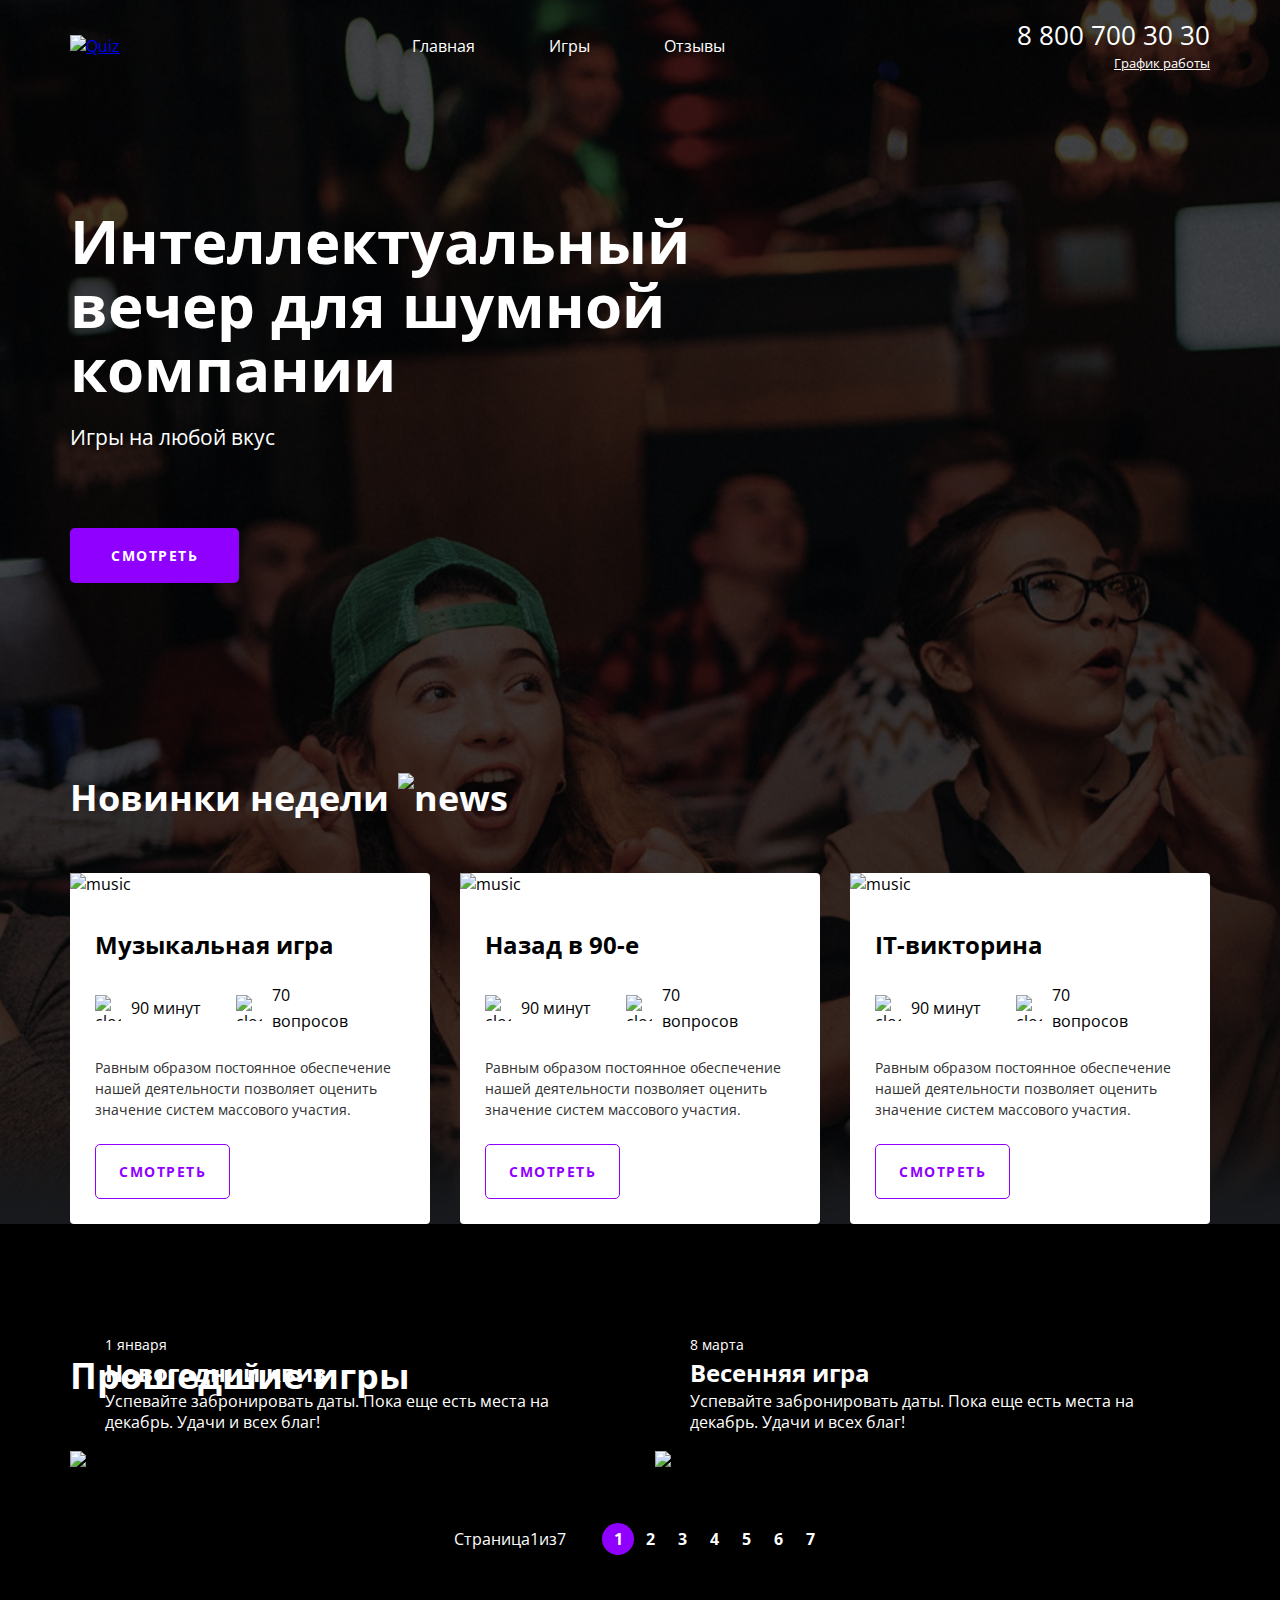
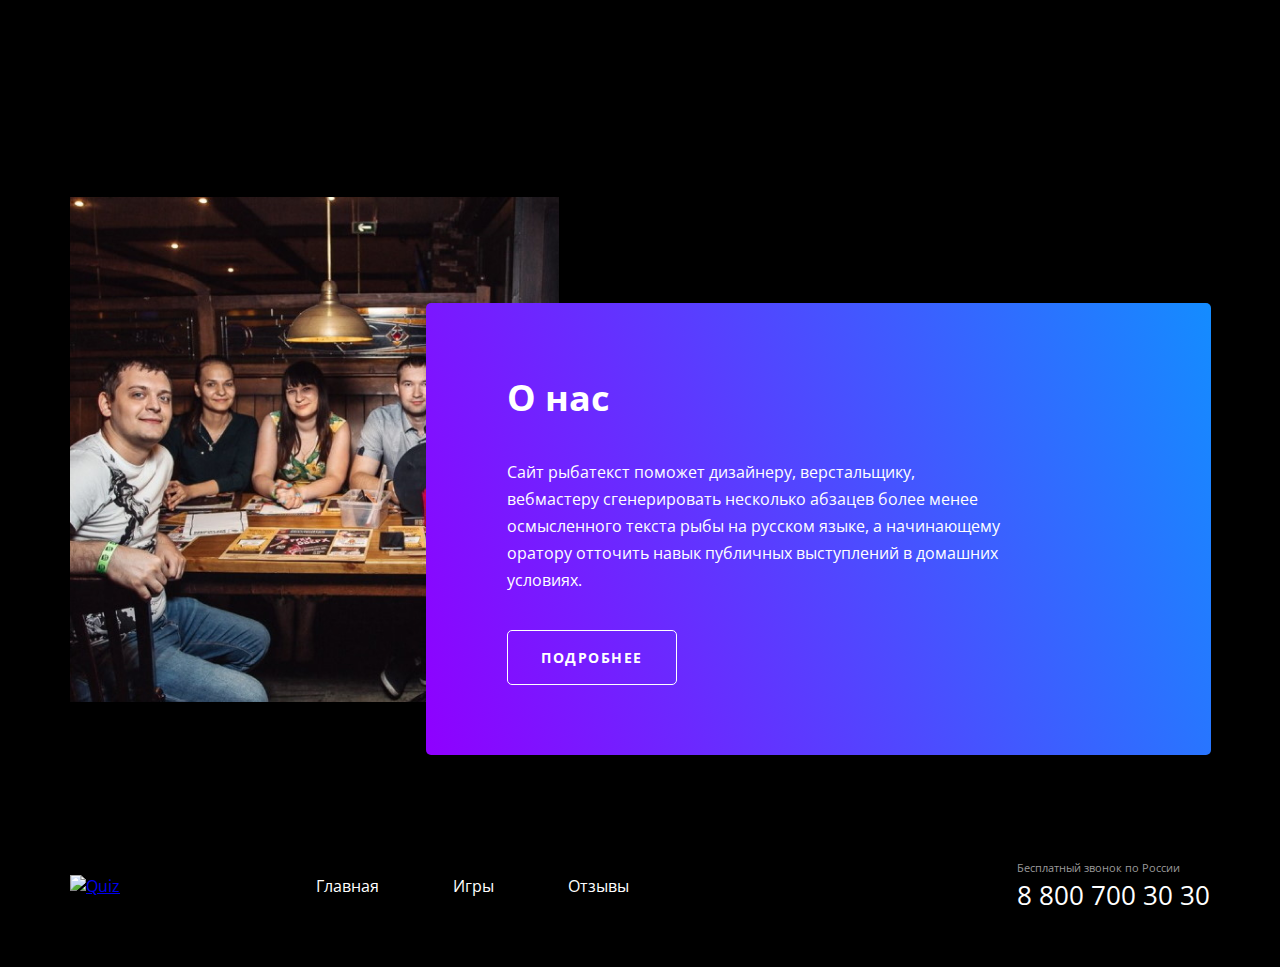
==== 04-lesson/index.html @ 165a78e1 "Add files via upload" ====
<!DOCTYPE html>
<html lang="en">
<head>
    <meta charset="UTF-8">
    <meta http-equiv="X-UA-Compatible" content="IE=edge">
    <meta name="viewport" content="width=device-width, initial-scale=1.0">
    <link rel="preconnect" href="https://fonts.gstatic.com">
<link href="https://fonts.googleapis.com/css2?family=Open+Sans:wght@400;600;700&display=swap" rel="stylesheet">
    <link rel="stylesheet" href="main.css">
    <title>Quiz</title>
</head>
<body>
    <div class="wrapper">
        <!-- begin MAIN -->
        <main class="main">
            <div class="top-wrap">
                <!-- begin HEADER -->
                <header class="header">
                    <div class="container">
                        <a href="#" class="logo">
                            <img src="/img/logo.png" alt="Quiz" class="logo__image">
                        </a>
                        <nav class="menu">
                            <ul class="menu__list">
                                <li class="menu__item">
                                    <a href="#" class="menu__link">Главная</a>
                                </li>
                                <li class="menu__item">
                                    <a href="#" class="menu__link">Игры</a>
                                </li>
                                <li class="menu__item">
                                    <a href="#" class="menu__link">Отзывы</a>
                                </li>
                            </ul>
                        </nav>
                        <div class="info">
                            <a href="#" class="info__phone">8 800 700 30 30</a>
                            <div class="info__schedule">График работы</div>
                        </div>
                    </div>
                </header>
                <!-- end HEADER -->
    
                <!-- begin TOP -->
                <section class="top">
                    <div class="container">
                        <h1 class="top__title">Интеллектуальный 
                            вечер для шумной 
                            компании</h1>
                        <div class="top__subtitle">Игры на любой вкус</div>
                        <a href="#" class="top__button button">Смотреть</a>
                    </div>       
                </section>
                <!-- end TOP -->
    
                <!-- begin NEWS -->
                <section class="news">
                    <div class="container">
                        <header class="news__header section-header">
                            <h2 class="section-header__title">
                                Новинки недели 
                                <img src="/img/star-new.svg" alt="news" class="section-header__icon"></h2>
                        </header>
    
                        <ul class="news-list">
                            <li class="news-list__item news-item">
                                <div class="news-item__img">
                                    <img src="/img/music-quiz.png" alt="music" class="news-item__img-pic">
                                </div>
                                <div class="news-item__content">
                                    <h3 class="news-item__title">Музыкальная игра</h3>
                                    <div class="news-item__features">
                                        <div class="news-item__feature">
                                            <img src="/img/clock.svg" alt="clocks" class="news-item__icon">
                                            <div class="news-item__feature-text">90 минут</div>
                                        </div>
                                        <div class="news-item__feature">
                                            <img src="/img/qa.svg" alt="clocks" class="news-item__icon">
                                            <div class="news-item__feature-text">70 вопросов</div>
                                        </div>
                                    </div>
                                    <p class="news-item__text">Равным образом постоянное обеспечение нашей деятельности позволяет оценить значение систем массового участия.</p>
                                    <a href="#" class="news-item__button button">Смотреть</a>
                                </div>
                            </li>
                            <li class="news-list__item news-item">
                                <div class="news-item__img">
                                    <img src="/img/back-to-90.png" alt="music" class="news-item__img-pic">
                                </div>
                                <div class="news-item__content">
                                    <h3 class="news-item__title">Назад в 90-е</h3>
                                    <div class="news-item__features">
                                        <div class="news-item__feature">
                                            <img src="/img/clock.svg" alt="clocks" class="news-item__icon">
                                            <div class="news-item__feature-text">90 минут</div>
                                        </div>
                                        <div class="news-item__feature">
                                            <img src="/img/qa.svg" alt="clocks" class="news-item__icon">
                                            <div class="news-item__feature-text">70 вопросов</div>
                                        </div>
                                    </div>
                                    <p class="news-item__text">Равным образом постоянное обеспечение нашей деятельности позволяет оценить значение систем массового участия.</p>
                                    <a href="#" class="news-item__button button">Смотреть</a>
                                </div>
                            </li>
                            <li class="news-list__item news-item">
                                <div class="news-item__img">
                                    <img src="/img/quiz-it.png" alt="music" class="news-item__img-pic">
                                </div>
                                <div class="news-item__content">
                                    <h3 class="news-item__title">IT-викторина</h3>
                                    <div class="news-item__features">
                                        <div class="news-item__feature">
                                            <img src="/img/clock.svg" alt="clocks" class="news-item__icon">
                                            <div class="news-item__feature-text">90 минут</div>
                                        </div>
                                        <div class="news-item__feature">
                                            <img src="/img/qa.svg" alt="clocks" class="news-item__icon">
                                            <div class="news-item__feature-text">70 вопросов</div>
                                        </div>
                                    </div>
                                    <p class="news-item__text">Равным образом постоянное обеспечение нашей деятельности позволяет оценить значение систем массового участия.</p>
                                    <a href="#" class="news-item__button button">Смотреть</a>
                                </div>
                            </li>
                        </ul>
    
                    </div>
                </section>
                <!-- end NEWS -->
            </div>

            <!-- begin OLD -->
            <section class="old">
                <div class="container">
                    <header class="old__header section-header">
                        <h2 class="section-header__title">Прошедшие игры</h2>
                    </header>

                    <ul class="old-list">
                        <li class="old-list__item old-item">
                            <img src="/img/kto_gde_kviz.png" alt="music" class="old-item__pic">

                            <div class="old-item__content">
                                <span class="old-item__label">1 января</span>
                                <h3 class="old-item__title">Новогодний квиз</h3>
                                <p class="old-item__text">Успевайте забронировать даты. Пока еще есть места на декабрь. Удачи и всех благ!</p>
                            </div>
                        </li>
                        <li class="old-list__item old-item">
                            <img src="/img/spring-game.png" alt="music" class="old-item__pic">

                            <div class="old-item__content">
                                <span class="old-item__label">8 марта</span>
                                <h3 class="old-item__title">Весенняя игра</h3>
                                <p class="old-item__text">Успевайте забронировать даты. Пока еще есть места на декабрь. Удачи и всех благ!</p>
                            </div>
                        </li>
                    </ul>
                    <div class="pagination">
                        <div class="pagination__info">
                            Страница 
                            <span class="pagination__info-index">1</span> 
                            из 
                            <span class="pagination__info-count">7</span> 
                        </div>
                        <ul class="pagination__list">
                            <li class="pagination__item">
                                <a href="#" class="pagination__number active">1</a>
                            </li>
                            <li class="pagination__item">
                                <a href="#" class="pagination__number">2</a>
                            </li>
                            <li class="pagination__item">
                                <a href="#" class="pagination__number">3</a>
                            </li>
                            <li class="pagination__item">
                                <a href="#" class="pagination__number">4</a>
                            </li>
                            <li class="pagination__item">
                                <a href="#" class="pagination__number">5</a>
                            </li>
                            <li class="pagination__item">
                                <a href="#" class="pagination__number">6</a>
                            </li>
                            <li class="pagination__item">
                                <a href="#" class="pagination__number">7</a>
                            </li>
                        </ul>
                    </div>
                </div>
            </section>
            <!-- end OLD -->   

            <!-- begin ABOUT -->
            <section class="about">
                <div class="container">
                    <div class="about__image">
                        <img src="/img/kviz_pliz__nizhnii_novgorod_1_qg_large 1.png" alt="" class="about__image-picture">
                    </div>
                    <div class="about__info">
                        <h3 class="about__title">О нас</h3>
                        <p class="about__text">Сайт рыбатекст поможет дизайнеру, верстальщику, вебмастеру сгенерировать несколько абзацев более менее осмысленного текста рыбы на русском языке, а начинающему оратору отточить навык публичных выступлений в домашних условиях. </p>
                        <a href="#" class="button about__button">Подробнее</a>
                    </div>
                </div>
            </section>
            <!-- end ABOUT -->
        </main>
        <!-- end MAIN -->
        
        <!-- begin FOOTER -->
        <footer class="footer">
            <div class="container">
                <a href="#" class="logo">
                    <img src="/img/logo.png" alt="Quiz" class="logo__image">
                </a>
                <nav class="menu">
                    <ul class="menu__list">
                        <li class="menu__item">
                            <a href="#" class="menu__link">Главная</a>
                        </li>
                        <li class="menu__item">
                            <a href="#" class="menu__link">Игры</a>
                        </li>
                        <li class="menu__item">
                            <a href="#" class="menu__link">Отзывы</a>
                        </li>
                    </ul>
                </nav>
                <ul class="social">
                    <li class="social__item">
                        <a href="#" class="social__link">
                            <img src="/img/telegram.png" alt="" class="social__image">
                        </a>
                    </li>
                    <li class="social__item">
                        <a href="#" class="social__link">
                            <img src="/img/vk.png" alt="" class="social__image">
                        </a>
                    </li>
                    <li class="social__item">
                        <a href="#" class="social__link">
                            <img src="/img/f.png" alt="" class="social__image">
                        </a>
                    </li>
                    <li class="social__item">
                        <a href="#" class="social__link">
                            <img src="/img/in.png" alt="" class="social__image">
                        </a>
                    </li>
                </ul>
                <div class="info">
                    <span class="info__text">Бесплатный звонок по России</span>
                    <a href="#" class="info__phone">8 800 700 30 30</a>
                </div>
            </div>
        </footer>
        <!-- end FOOTER -->
    </div>
</body>
</html>
---- 04-lesson/main.css ----
*, *::after, *::before {
    margin: 0;
    box-sizing: border-box;
}
html, body {
    height: 100%;
}
body{
    font-family: 'Open Sans', helvetica, sans-serif; 
}
.wrapper{
    min-height: 100vh;
    display: flex;
    flex-direction: column;
    background-color: #000;
}

.main {
    flex-grow: 1;
}

.button {
    font-weight: bold;
    font-size: 14px;
    line-height: 19px;
    align-items: center;
    text-transform: uppercase;
    display: inline-flex;
    justify-content: ;
    padding: 17px 40px;;
    background-color: #8F00FF;
    border-radius: 5px;
    color: #FFFFFF;
    text-decoration: none;
    transition: 0.5s;
    letter-spacing: 1.5px;
}

.container {
    max-width: 1200px;
    margin-left: auto;
    margin-right: auto;
    padding-left: 30px;
    padding-right: 30px;
    position: relative;
}

.top-wrap{
    background-image: url('img/bg-1.png');
    background-repeat: no-repeat;
    background-size: cover;
    background-position: center;
}

/* begin header */
.header .container {
    display: flex;
    justify-content: space-between;
    align-items: center;
}
.logo{
    display: inline-flex;
}
.logo img {
        max-width: 100%;
}
.menu__list{
margin: 0;padding: 0;list-style: none;}

.menu__item{
    display:inline-flex;
    padding: 35px;
}
.menu__link {
    display: inline-flex;
    font-weight: normal;
    font-size: 16px;
    line-height: 22px;
    color: #FFFFFF;
    text-decoration: none;
}
.info__phone{
    font-weight: normal;
    font-size: 26px;
    line-height: 35px;
    text-decoration: none;
    color: #FFFFFF;
}
.info__schedule{
    
    font-weight: normal;
    font-size: 13px;
    line-height: 1.54;
    text-decoration-line: underline;
    color: #FFFFFF;
    text-align: right;
}
/* end header */

/* begin top */
.top{
    padding: 117px 0 190px 0;
}
.top__title{
margin-bottom: 21px;
font-weight: bold;
font-size: 60px;
line-height: 1.07;
color: #FFFFFF;
max-width: 637px;
}
.top__subtitle{
    font-weight: normal;
    font-size: 21px;
    line-height: 29px;
    color: #FFFFFF;
    margin-bottom: 76px;
}
.top__button{
    border: 1px solid transparent;    

}
.top__button:hover{
    border-color: #fff;
background-color: transparent;
}

/* end top */
/* begin news */
.news{
    margin-bottom: 127px;
}
.section-header{
    font-weight: bold;
    font-size: 36px;
    line-height: 49px;
    color: #FFFFFF;
    margin-bottom: 51px;
}
.section-header__title{
    font-weight: bold;
    font-size: 36px;
    line-height: 49px;
    color: #FFFFFF; 
}
.news-list{
    margin: 0;
    padding: 0;
    display: flex;
    justify-content: space-between;
    list-style: none;
}
.news-item{
    background: #fff;
    border-radius: 4px;
    
width: calc(33.33% - 20px);
}
.news-item:last-child{
    margin-right: 0;
}
.news-item__img-pic{
        max-width: 100%;
}
.news-item__content{
    padding: 33px 25px 25px 25px;
}
.news-item__title{
    margin-bottom: 21px;
font-weight: bold;
font-size: 24px;
line-height: 33px;
color: #000000;
}
.news-item__features{
    display: flex;
    margin-bottom: 23px;
}
.news-item__feature{
   justify-content: space-between;
    margin-right: 35px;
    display: flex;  
    align-items: center;
}
/*.news-item__feature:last-child {"
    margin-right: 0;"}*/

.news-item__icon{
    width: 26px;
    height: 26px;
    margin-right: 10px;
}
.news-item__feature-text{
    display: inline-flex;
    line-height: 26px;
}
.news-item__text{
    margin-bottom: 24px;
    font-weight: normal;
    font-size: 14px;
    line-height: 1.5;
    color: #303030;
}
.news-item__button{
    background-color: transparent;
    color: #8F00FF;
    border: 1px solid #8F00FF;
    padding-left: 23px;
    padding-right: 23px;
    
}
.news-item__button:hover{
    background-color: #8F00FF;
    color: #fff;
}

/* end news */

/* begin old */
.old{
    padding-bottom: 124px;
}
.old-list{
    display: flex;
    justify-content: space-between;
    margin: 0;
    padding: 0;
    list-style: none;
}
.old-item{
width:calc(50% - 15px);
position: relative;
margin-bottom: 50px;
}
.old-item__content{
  position: absolute;
    left: 0;
    right: 0;
    bottom:0;
    padding:40px 35px;
}
.old-item__label{
margin-bottom: 12px;
font-weight: normal;
font-size: 14px;
line-height: 1.5;
color: #FFFFFF;
}
.old-item__title{
    font-weight: bold;
    font-size: 24px;
    line-height: 1.5;
    color: #FFFFFF;
}
.old-item__text{
    font-weight: normal;
    font-size: 16px;
    line-height: 1.31;
    color: #FFFFFF;
}

/* end old  */
/* begin pagination */
.pagination{
    display: flex;
    justify-content: center;
    align-items: center;
}
.pagination__info,
.pagination__list{
    display: flex;
    align-items: center;
    color: #fff;
}
.pagination__info-count,
.pagination__number{
    color: #fff;
}
.pagination__info{
    margin-right: 36px;
    font-weight: normal;
    font-size: 16px;
    line-height: 32px;
    color: #FFFFFF;
}
.pagination__list{
    margin: 0;
    padding: 0;
    list-style: none;
}
.pagination__item{
    text-align: center;
}
.pagination__number{
    text-decoration: none;
    display: block;
    width: 32px;
    height: 32px;
    border-radius: 50%;
    font-weight: bold;
    line-height: 32px;
    color: #fff;
}
.pagination__number.active{
    background-color: #8F00FF;
    color: #fff;
}
/* end pagination */
/* begin about us */
.about .container {
    display: flex;
    align-items: center;
    padding-top: 118px;
    padding-bottom: 118px;
}
.about__image{
    flex: none;
    background-image: url('img/kviz_pliz.png');
    background-repeat: no-repeat;
    background-position: 50% 50%;
    width: 489px;
    height: 505px;
    background-size: cover;
    /* margin-bottom:63px;*/
}
.about__info{
    flex: none;
    margin-left: -133px;
transform: translateY(80px);    padding: 70px 81px;
    background-image: linear-gradient(71.43deg, #8F00FF 0%, #148CFF 100%);
    border-radius: 5px;
    width: 785px;
    z-index: 1;
    
    text-align: left;
}
.about__title{
    font-weight: bold;
    font-size: 36px;
    line-height: 49px;
    color: #FFFFFF;
    margin-bottom: 37px;
}
.about__text{
    font-weight: normal;
    font-size: 16px;
    line-height: 1.69;
    color: #FFFFFF;
    margin-bottom: 36px;
    max-width: 500px;
    width: 100%;
}
.about__button{
    background-color: transparent;
    border: 1px solid #fff;
    padding: 17px 33px;
}
/* end about us */

/* begin footer */
.footer .container{
    display: flex;
    justify-content: space-between;
    align-items: center;
    padding-top: 20px;
    padding-bottom: 35px;
}
.social{
    margin: 0;  
    padding: 0;
list-style: none;
display: flex;
}
.social__item{
    display: block;
    margin-right: 10px;
}
.social__item img {
    display: block;max-width: 100%;
}
.social__item:last-child{
    margin-right: 0;
}
.info__text{
    display: block;
    font-weight: normal;
    font-size: 11px;
    line-height: 1.82;
color: #9A9A9A;
}
.info__phone{
    display: block;
}
/* end footer */

/*games-page*/

.top-line{
    min-height:390px;
    background-image: url('img/bg-1.png');
    background-repeat: no-repeat;
    background-size: cover;
    background-position: center;
    display: flex;
    flex-direction: column;
    padding-bottom: 25px;
}

.top-line__container {
    flex: 1;
    display: flex;
    flex-direction: column;
    justify-content: space-between;
    }

    .page-title{
        font-weight: bold;
font-size: 72px;
line-height: 1;
color: #FFFFFF;
    }

    .breadcrumbs__list{
        display: flex;
        align-items: center;
    }

    .breadcrumbs__item {
        display: flex;
        align-items: center;
        margin-right: 5px;
    }

    .breadcrumbs__item:after {
        content: "/";
        color: #9A9A9A;
    }

    .breadcrumbs__item:last-child:after {
        display: none;
    }

    .breadcrumbs__link{
        color: #9A9A9A;
        font-size: 14px;
    }

    .breadcrumbs__item--active .breadcrumbs__link {
        font-weight: bold;
    }
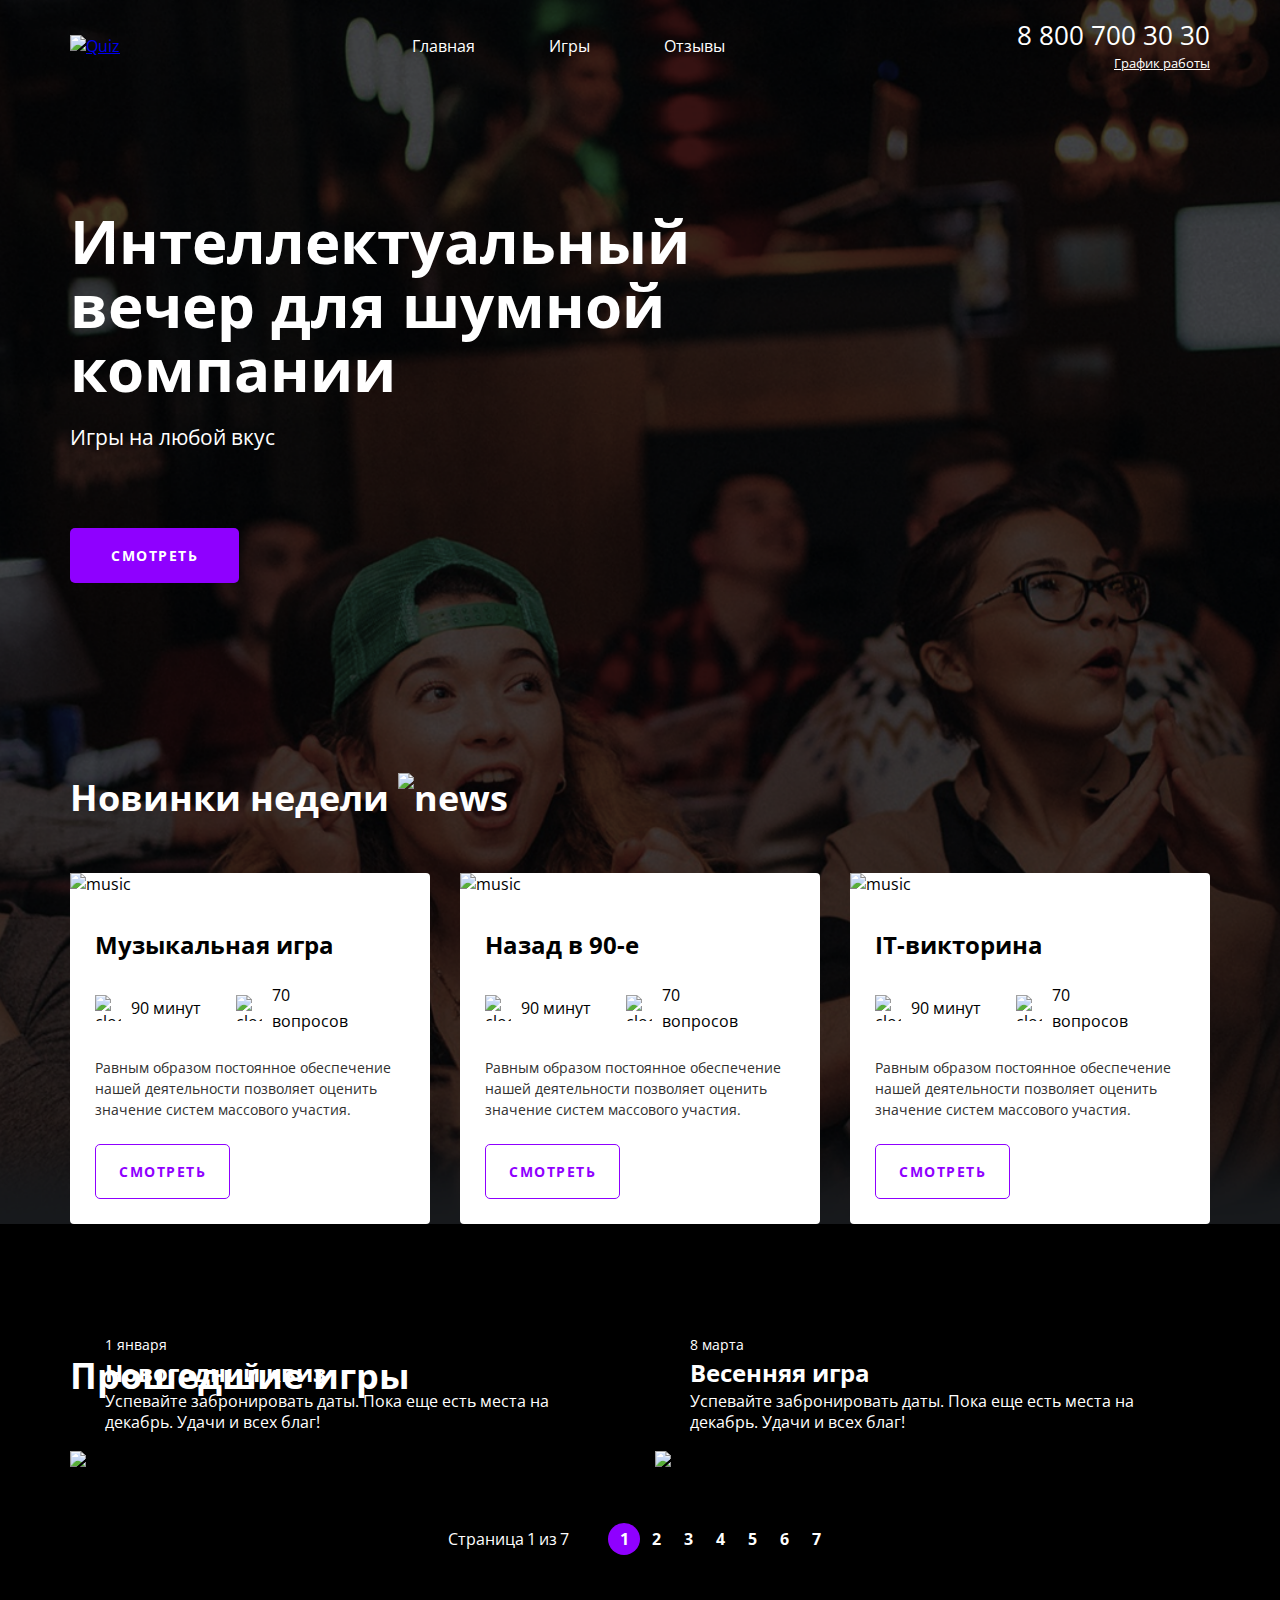
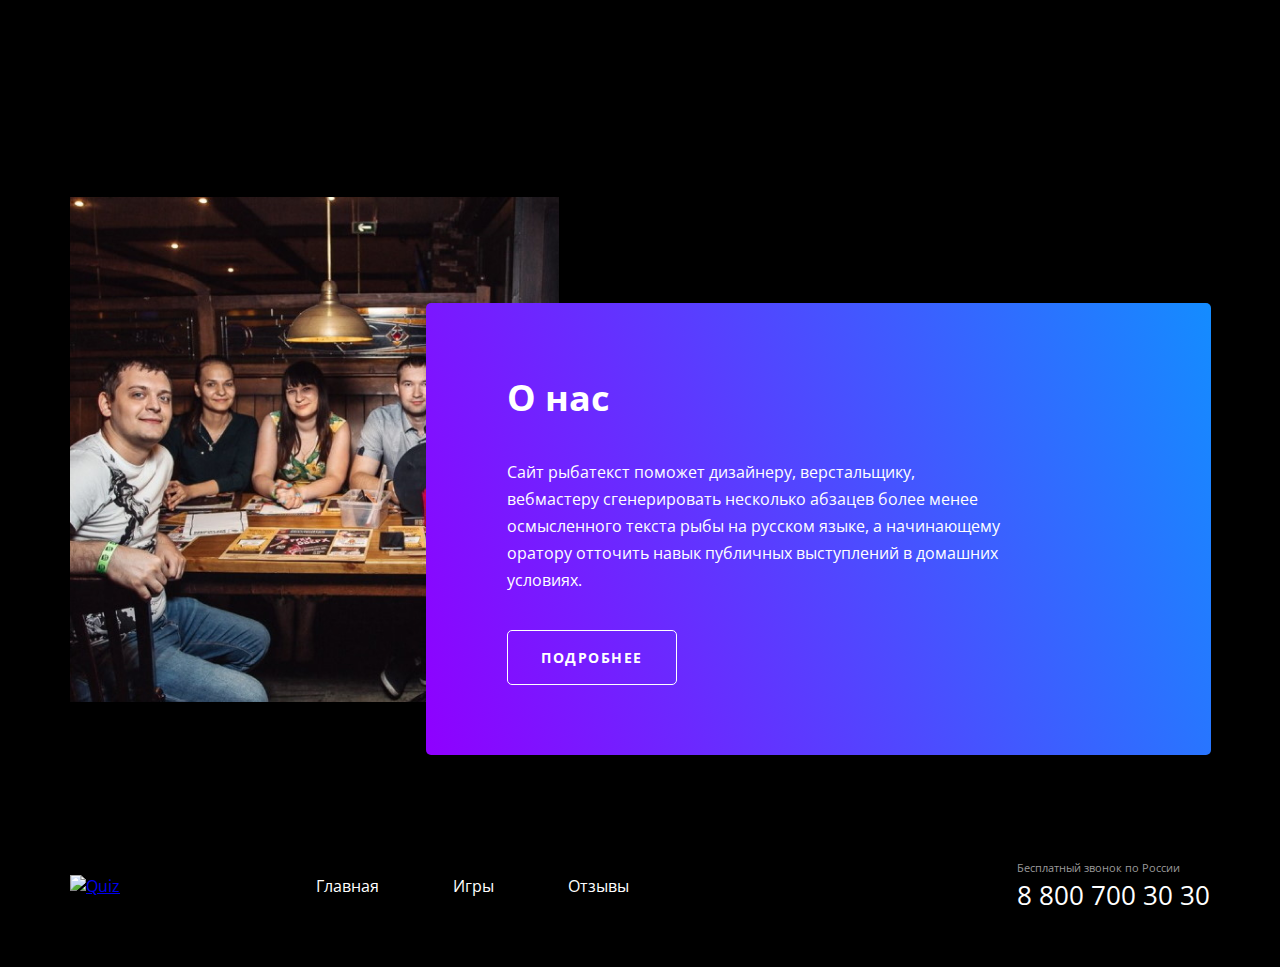
==== commit 406b1d90: "add normalize" ====
--- a/04-lesson/index.html
+++ b/04-lesson/index.html
@@ -6,6 +6,7 @@
     <meta name="viewport" content="width=device-width, initial-scale=1.0">
     <link rel="preconnect" href="https://fonts.gstatic.com">
 <link href="https://fonts.googleapis.com/css2?family=Open+Sans:wght@400;600;700&display=swap" rel="stylesheet">
+<link rel="stylesheet" href="/normalize.css">
     <link rel="stylesheet" href="main.css">
     <title>Quiz</title>
 </head>
--- a/04-lesson/main.css
+++ b/04-lesson/main.css
@@ -26,7 +26,7 @@
     align-items: center;
     text-transform: uppercase;
     display: inline-flex;
-    justify-content: ;
+    justify-content: center;
     padding: 17px 40px;;
     background-color: #8F00FF;
     border-radius: 5px;
@@ -271,6 +271,11 @@
     display: flex;
     align-items: center;
     color: #fff;
+}
+.pagination__info-count,
+.pagination__info-index {
+    padding-left: 3px;
+    padding-right: 3px;
 }
 .pagination__info-count,
 .pagination__number{
@@ -411,6 +416,7 @@
     display: flex;
     flex-direction: column;
     justify-content: space-between;
+    width: 100%;
     }
 
     .page-title{
@@ -448,3 +454,99 @@
     .breadcrumbs__item--active .breadcrumbs__link {
         font-weight: bold;
     }
+
+    .page-content{
+        background-color: #F2F2F2;
+        color: #303030;
+    }
+
+    .services{
+        margin: 0;
+        padding: 0;
+    }
+    .service{
+        list-style: none;
+        display: flex;
+        margin-bottom: 50px;
+    }
+    .service__img{
+    width: 40%;
+    margin-right: 5%;
+    }
+    .service__img-pic{
+        display: block;
+        max-width: 100%;
+    }
+
+    .service__content{
+        flex: 1;
+        padding-top: 10px;
+    }
+
+    .service__title{
+        margin-bottom: 25px;
+        font-size: 36px;
+        color: #000000;
+    }
+
+    .service__desc{
+        line-height: 1.7;
+        margin-bottom: 34px;
+    }
+
+    .service-item__button{
+        padding-left: 40px;
+        padding-right: 40px;
+        color: #8F00FF;
+        letter-spacing: 0;
+        background-color: transparent;
+        border: 1px solid #8F00FF;
+    }
+
+    .service-item__button:hover{
+        background-color: #8F00FF;
+        color: #fff;
+    }
+.inner-section{
+    background: #fff;
+    color: #1A1B1E;
+    padding: 95px 0;
+}
+.inner-section--grey{
+    background: #F4F5F5;
+}
+
+.inner-section__title{
+font-weight: bold;
+font-size: 48px;
+margin-bottom: 75px;
+}
+.partners{
+    display: flex;
+    flex-wrap: wrap;
+}
+.partners__item{
+    text-decoration: none;
+    display: flex;
+    width: 270px;
+    height: 100px;
+    align-items: center;
+    justify-content: center;
+}
+
+.services__pagination {
+    padding-top: 17px;
+}
+.services__pagination .pagination__number,
+.services__pagination .pagination__info,
+.services__pagination .pagination__info-index,
+.services__pagination .pagination__info-count{
+    color: #000;
+}
+.services__pagination .pagination__number.active {
+    color: #fff;
+}
+.partners__link img{
+    display: block;
+    max-width: 100%;
+}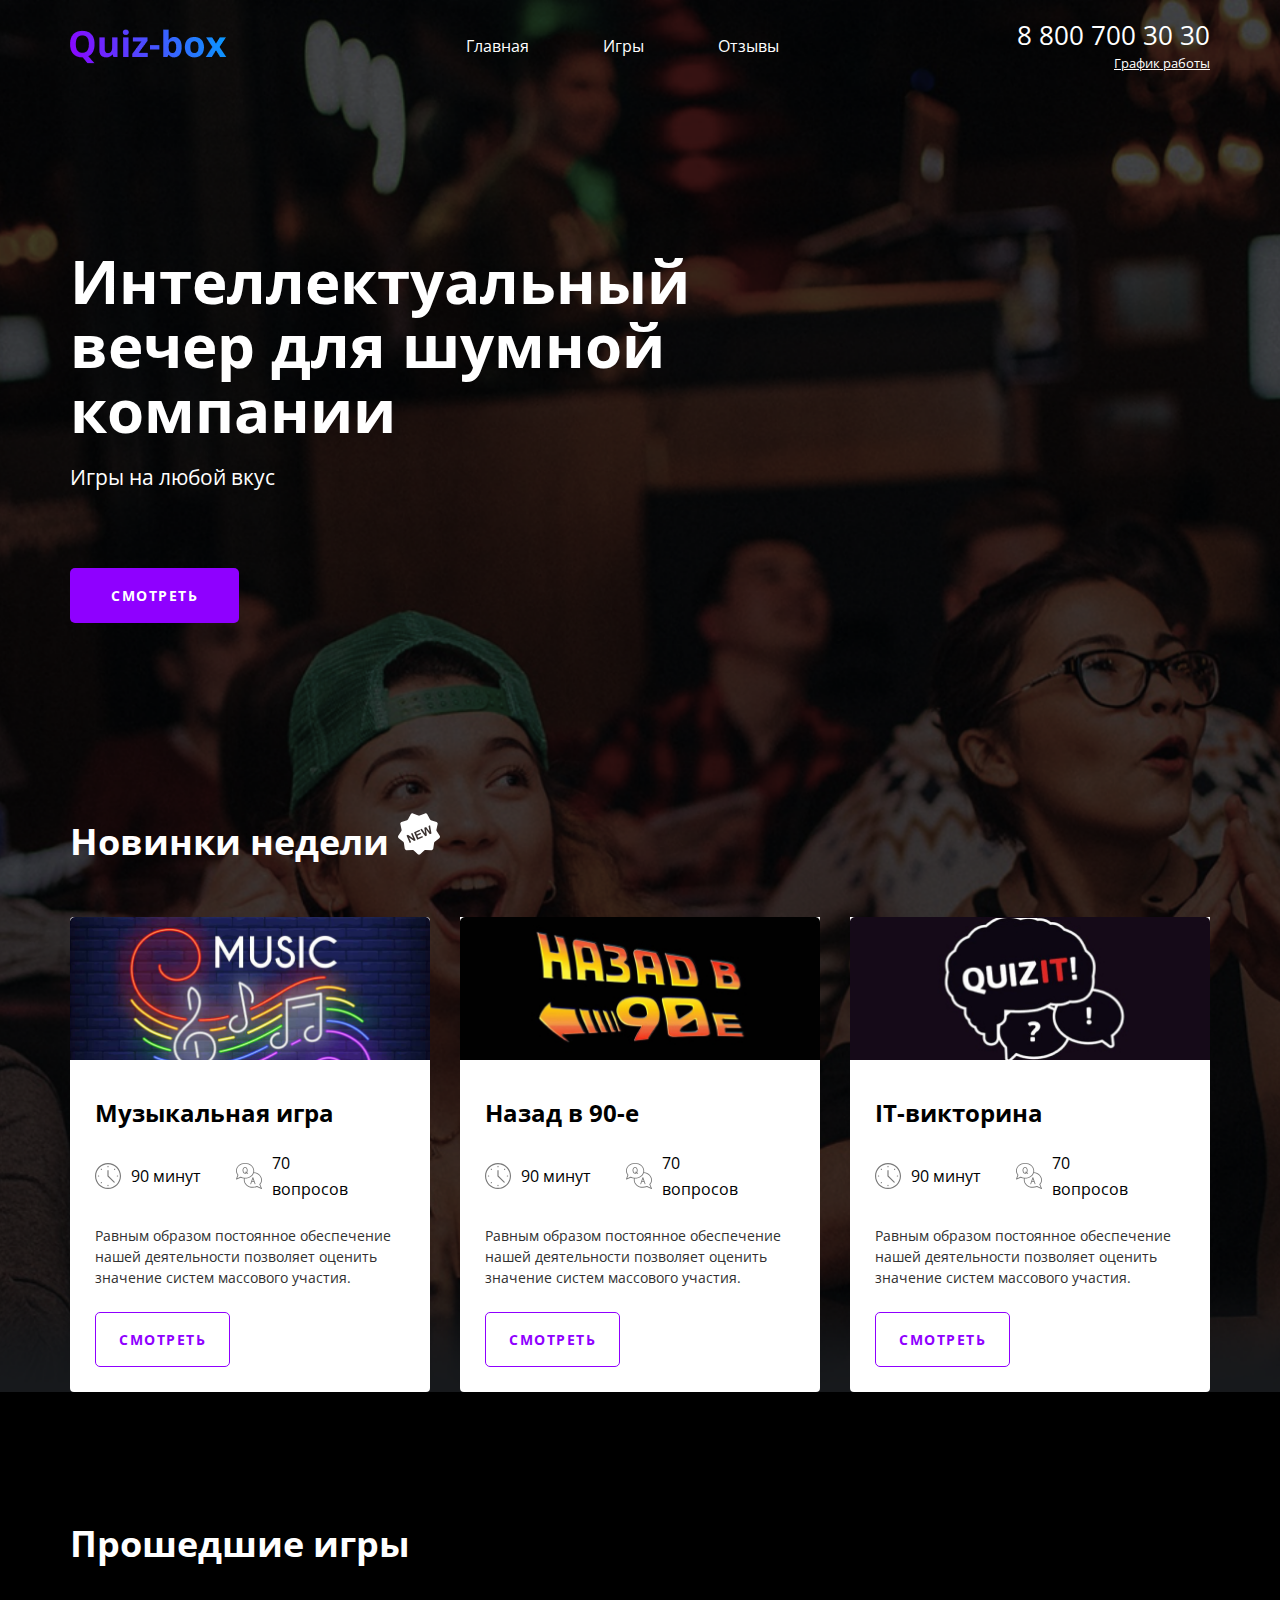
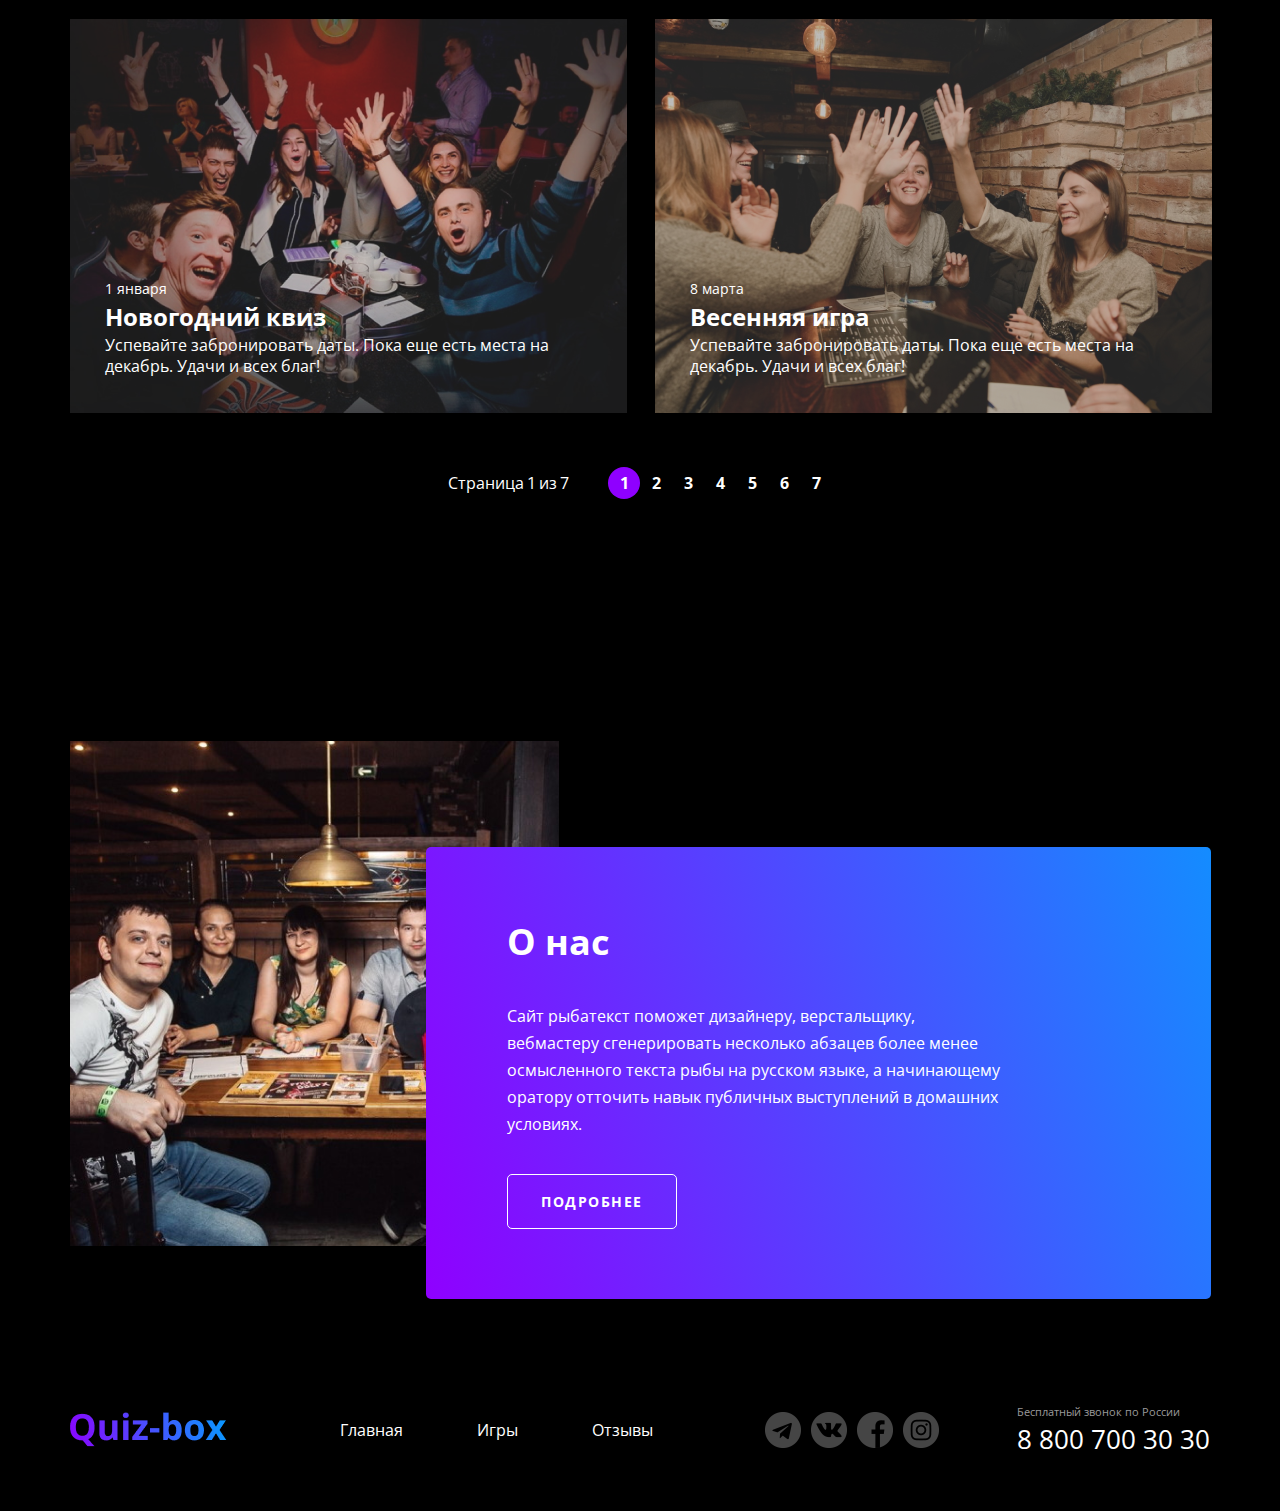
==== commit 4cc9c364: "add css files" ====
--- a/04-lesson/index.html
+++ b/04-lesson/index.html
@@ -1,263 +1,278 @@
 <!DOCTYPE html>
 <html lang="en">
 <head>
-    <meta charset="UTF-8">
-    <meta http-equiv="X-UA-Compatible" content="IE=edge">
-    <meta name="viewport" content="width=device-width, initial-scale=1.0">
-    <link rel="preconnect" href="https://fonts.gstatic.com">
-<link href="https://fonts.googleapis.com/css2?family=Open+Sans:wght@400;600;700&display=swap" rel="stylesheet">
-<link rel="stylesheet" href="/normalize.css">
-    <link rel="stylesheet" href="main.css">
-    <title>Quiz</title>
+  <meta charset="UTF-8">
+  <meta http-equiv="X-UA-Compatible" content="IE=edge">
+  <meta name="viewport" content="width=device-width, initial-scale=1.0">
+  <link rel="preconnect" href="https://fonts.gstatic.com">
+  <link href="https://fonts.googleapis.com/css2?family=Open+Sans:wght@400;600;700&display=swap" rel="stylesheet">
+  <link rel="stylesheet" href="normalize.css">
+  <link rel="stylesheet" href="style/main/main.css">
+  <link rel="stylesheet" href="style/sections/header.css">
+  <link rel="stylesheet" href="style/sections/top.css">
+  <link rel="stylesheet" href="style/sections/news.css">
+  <link rel="stylesheet" href="style/sections/old.css">
+  <link rel="stylesheet" href="style/sections/about.css">
+  <link rel="stylesheet" href="style/sections/footer.css">
+  <link rel="stylesheet" href="style/elements/pagination.css">
+  <title>Quiz</title>
 </head>
 <body>
-    <div class="wrapper">
-        <!-- begin MAIN -->
-        <main class="main">
-            <div class="top-wrap">
-                <!-- begin HEADER -->
-                <header class="header">
-                    <div class="container">
-                        <a href="#" class="logo">
-                            <img src="/img/logo.png" alt="Quiz" class="logo__image">
-                        </a>
-                        <nav class="menu">
-                            <ul class="menu__list">
-                                <li class="menu__item">
-                                    <a href="#" class="menu__link">Главная</a>
-                                </li>
-                                <li class="menu__item">
-                                    <a href="#" class="menu__link">Игры</a>
-                                </li>
-                                <li class="menu__item">
-                                    <a href="#" class="menu__link">Отзывы</a>
-                                </li>
-                            </ul>
-                        </nav>
-                        <div class="info">
-                            <a href="#" class="info__phone">8 800 700 30 30</a>
-                            <div class="info__schedule">График работы</div>
-                        </div>
-                    </div>
-                </header>
-                <!-- end HEADER -->
-    
-                <!-- begin TOP -->
-                <section class="top">
-                    <div class="container">
-                        <h1 class="top__title">Интеллектуальный 
-                            вечер для шумной 
-                            компании</h1>
-                        <div class="top__subtitle">Игры на любой вкус</div>
-                        <a href="#" class="top__button button">Смотреть</a>
-                    </div>       
-                </section>
-                <!-- end TOP -->
-    
-                <!-- begin NEWS -->
-                <section class="news">
-                    <div class="container">
-                        <header class="news__header section-header">
-                            <h2 class="section-header__title">
-                                Новинки недели 
-                                <img src="/img/star-new.svg" alt="news" class="section-header__icon"></h2>
-                        </header>
-    
-                        <ul class="news-list">
-                            <li class="news-list__item news-item">
-                                <div class="news-item__img">
-                                    <img src="/img/music-quiz.png" alt="music" class="news-item__img-pic">
-                                </div>
-                                <div class="news-item__content">
-                                    <h3 class="news-item__title">Музыкальная игра</h3>
-                                    <div class="news-item__features">
-                                        <div class="news-item__feature">
-                                            <img src="/img/clock.svg" alt="clocks" class="news-item__icon">
-                                            <div class="news-item__feature-text">90 минут</div>
-                                        </div>
-                                        <div class="news-item__feature">
-                                            <img src="/img/qa.svg" alt="clocks" class="news-item__icon">
-                                            <div class="news-item__feature-text">70 вопросов</div>
-                                        </div>
-                                    </div>
-                                    <p class="news-item__text">Равным образом постоянное обеспечение нашей деятельности позволяет оценить значение систем массового участия.</p>
-                                    <a href="#" class="news-item__button button">Смотреть</a>
-                                </div>
-                            </li>
-                            <li class="news-list__item news-item">
-                                <div class="news-item__img">
-                                    <img src="/img/back-to-90.png" alt="music" class="news-item__img-pic">
-                                </div>
-                                <div class="news-item__content">
-                                    <h3 class="news-item__title">Назад в 90-е</h3>
-                                    <div class="news-item__features">
-                                        <div class="news-item__feature">
-                                            <img src="/img/clock.svg" alt="clocks" class="news-item__icon">
-                                            <div class="news-item__feature-text">90 минут</div>
-                                        </div>
-                                        <div class="news-item__feature">
-                                            <img src="/img/qa.svg" alt="clocks" class="news-item__icon">
-                                            <div class="news-item__feature-text">70 вопросов</div>
-                                        </div>
-                                    </div>
-                                    <p class="news-item__text">Равным образом постоянное обеспечение нашей деятельности позволяет оценить значение систем массового участия.</p>
-                                    <a href="#" class="news-item__button button">Смотреть</a>
-                                </div>
-                            </li>
-                            <li class="news-list__item news-item">
-                                <div class="news-item__img">
-                                    <img src="/img/quiz-it.png" alt="music" class="news-item__img-pic">
-                                </div>
-                                <div class="news-item__content">
-                                    <h3 class="news-item__title">IT-викторина</h3>
-                                    <div class="news-item__features">
-                                        <div class="news-item__feature">
-                                            <img src="/img/clock.svg" alt="clocks" class="news-item__icon">
-                                            <div class="news-item__feature-text">90 минут</div>
-                                        </div>
-                                        <div class="news-item__feature">
-                                            <img src="/img/qa.svg" alt="clocks" class="news-item__icon">
-                                            <div class="news-item__feature-text">70 вопросов</div>
-                                        </div>
-                                    </div>
-                                    <p class="news-item__text">Равным образом постоянное обеспечение нашей деятельности позволяет оценить значение систем массового участия.</p>
-                                    <a href="#" class="news-item__button button">Смотреть</a>
-                                </div>
-                            </li>
-                        </ul>
-    
-                    </div>
-                </section>
-                <!-- end NEWS -->
+<div class="wrapper">
+  <!-- begin MAIN -->
+  <main class="main">
+    <div class="top-wrap">
+      <!-- begin HEADER -->
+      <header class="header">
+        <div class="container">
+          <a href="#" class="logo">
+            <img src="img/logo.png" alt="Quiz" class="logo__image">
+          </a>
+          <nav class="menu">
+            <ul class="menu__list">
+              <li class="menu__item">
+                <a href="#" class="menu__link">Главная</a>
+              </li>
+              <li class="menu__item">
+                <a href="#" class="menu__link">Игры</a>
+              </li>
+              <li class="menu__item">
+                <a href="#" class="menu__link">Отзывы</a>
+              </li>
+            </ul>
+          </nav>
+          <div class="info">
+            <a href="#" class="info__phone">8 800 700 30 30</a>
+            <div class="info__schedule">График работы</div>
+          </div>
+        </div>
+      </header>
+      <!-- end HEADER -->
+
+      <!-- begin TOP -->
+      <section class="top">
+        <div class="container">
+          <h1 class="top__title">Интеллектуальный
+            вечер для шумной
+            компании</h1>
+          <div class="top__subtitle">Игры на любой вкус</div>
+          <a href="#" class="top__button button">Смотреть</a>
+        </div>
+      </section>
+      <!-- end TOP -->
+
+      <!-- begin NEWS -->
+      <section class="news">
+        <div class="container">
+          <header class="news__header section-header">
+            <h2 class="section-header__title">
+              Новинки недели
+              <img src="img/star-new.svg" alt="news" class="section-header__icon">
+            </h2>
+          </header>
+
+          <ul class="news-list">
+            <li class="news-list__item news-item">
+              <div class="news-item__img">
+                <img src="img/music-quiz.png" alt="music" class="news-item__img-pic">
+              </div>
+              <div class="news-item__content">
+                <h3 class="news-item__title">Музыкальная игра</h3>
+                <div class="news-item__features">
+                  <div class="news-item__feature">
+                    <img src="img/clock.svg" alt="clocks" class="news-item__icon">
+                    <div class="news-item__feature-text">90 минут</div>
+                  </div>
+                  <div class="news-item__feature">
+                    <img src="img/qa.svg" alt="clocks" class="news-item__icon">
+                    <div class="news-item__feature-text">70 вопросов</div>
+                  </div>
+                </div>
+                <p class="news-item__text">Равным образом постоянное обеспечение нашей деятельности позволяет оценить
+                  значение систем массового участия.</p>
+                <a href="#" class="news-item__button button">Смотреть</a>
+              </div>
+            </li>
+            <li class="news-list__item news-item">
+              <div class="news-item__img">
+                <img src="img/back-to-90.png" alt="music" class="news-item__img-pic">
+              </div>
+              <div class="news-item__content">
+                <h3 class="news-item__title">Назад в 90-е</h3>
+                <div class="news-item__features">
+                  <div class="news-item__feature">
+                    <img src="img/clock.svg" alt="clocks" class="news-item__icon">
+                    <div class="news-item__feature-text">90 минут</div>
+                  </div>
+                  <div class="news-item__feature">
+                    <img src="img/qa.svg" alt="clocks" class="news-item__icon">
+                    <div class="news-item__feature-text">70 вопросов</div>
+                  </div>
+                </div>
+                <p class="news-item__text">Равным образом постоянное обеспечение нашей деятельности позволяет оценить
+                  значение систем массового участия.</p>
+                <a href="#" class="news-item__button button">Смотреть</a>
+              </div>
+            </li>
+            <li class="news-list__item news-item">
+              <div class="news-item__img">
+                <img src="img/quiz-it.png" alt="music" class="news-item__img-pic">
+              </div>
+              <div class="news-item__content">
+                <h3 class="news-item__title">IT-викторина</h3>
+                <div class="news-item__features">
+                  <div class="news-item__feature">
+                    <img src="img/clock.svg" alt="clocks" class="news-item__icon">
+                    <div class="news-item__feature-text">90 минут</div>
+                  </div>
+                  <div class="news-item__feature">
+                    <img src="img/qa.svg" alt="clocks" class="news-item__icon">
+                    <div class="news-item__feature-text">70 вопросов</div>
+                  </div>
+                </div>
+                <p class="news-item__text">Равным образом постоянное обеспечение нашей деятельности позволяет оценить
+                  значение систем массового участия.</p>
+                <a href="#" class="news-item__button button">Смотреть</a>
+              </div>
+            </li>
+          </ul>
+
+        </div>
+      </section>
+      <!-- end NEWS -->
+    </div>
+
+    <!-- begin OLD -->
+    <section class="old">
+      <div class="container">
+        <header class="old__header section-header">
+          <h2 class="section-header__title">Прошедшие игры</h2>
+        </header>
+
+        <ul class="old-list">
+          <li class="old-list__item old-item">
+            <img src="img/kto_gde_kviz.png" alt="music" class="old-item__pic">
+
+            <div class="old-item__content">
+              <span class="old-item__label">1 января</span>
+              <h3 class="old-item__title">Новогодний квиз</h3>
+              <p class="old-item__text">Успевайте забронировать даты. Пока еще есть места на декабрь. Удачи и всех
+                благ!</p>
             </div>
-
-            <!-- begin OLD -->
-            <section class="old">
-                <div class="container">
-                    <header class="old__header section-header">
-                        <h2 class="section-header__title">Прошедшие игры</h2>
-                    </header>
-
-                    <ul class="old-list">
-                        <li class="old-list__item old-item">
-                            <img src="/img/kto_gde_kviz.png" alt="music" class="old-item__pic">
-
-                            <div class="old-item__content">
-                                <span class="old-item__label">1 января</span>
-                                <h3 class="old-item__title">Новогодний квиз</h3>
-                                <p class="old-item__text">Успевайте забронировать даты. Пока еще есть места на декабрь. Удачи и всех благ!</p>
-                            </div>
-                        </li>
-                        <li class="old-list__item old-item">
-                            <img src="/img/spring-game.png" alt="music" class="old-item__pic">
-
-                            <div class="old-item__content">
-                                <span class="old-item__label">8 марта</span>
-                                <h3 class="old-item__title">Весенняя игра</h3>
-                                <p class="old-item__text">Успевайте забронировать даты. Пока еще есть места на декабрь. Удачи и всех благ!</p>
-                            </div>
-                        </li>
-                    </ul>
-                    <div class="pagination">
-                        <div class="pagination__info">
-                            Страница 
-                            <span class="pagination__info-index">1</span> 
-                            из 
-                            <span class="pagination__info-count">7</span> 
-                        </div>
-                        <ul class="pagination__list">
-                            <li class="pagination__item">
-                                <a href="#" class="pagination__number active">1</a>
-                            </li>
-                            <li class="pagination__item">
-                                <a href="#" class="pagination__number">2</a>
-                            </li>
-                            <li class="pagination__item">
-                                <a href="#" class="pagination__number">3</a>
-                            </li>
-                            <li class="pagination__item">
-                                <a href="#" class="pagination__number">4</a>
-                            </li>
-                            <li class="pagination__item">
-                                <a href="#" class="pagination__number">5</a>
-                            </li>
-                            <li class="pagination__item">
-                                <a href="#" class="pagination__number">6</a>
-                            </li>
-                            <li class="pagination__item">
-                                <a href="#" class="pagination__number">7</a>
-                            </li>
-                        </ul>
-                    </div>
-                </div>
-            </section>
-            <!-- end OLD -->   
-
-            <!-- begin ABOUT -->
-            <section class="about">
-                <div class="container">
-                    <div class="about__image">
-                        <img src="/img/kviz_pliz__nizhnii_novgorod_1_qg_large 1.png" alt="" class="about__image-picture">
-                    </div>
-                    <div class="about__info">
-                        <h3 class="about__title">О нас</h3>
-                        <p class="about__text">Сайт рыбатекст поможет дизайнеру, верстальщику, вебмастеру сгенерировать несколько абзацев более менее осмысленного текста рыбы на русском языке, а начинающему оратору отточить навык публичных выступлений в домашних условиях. </p>
-                        <a href="#" class="button about__button">Подробнее</a>
-                    </div>
-                </div>
-            </section>
-            <!-- end ABOUT -->
-        </main>
-        <!-- end MAIN -->
-        
-        <!-- begin FOOTER -->
-        <footer class="footer">
-            <div class="container">
-                <a href="#" class="logo">
-                    <img src="/img/logo.png" alt="Quiz" class="logo__image">
-                </a>
-                <nav class="menu">
-                    <ul class="menu__list">
-                        <li class="menu__item">
-                            <a href="#" class="menu__link">Главная</a>
-                        </li>
-                        <li class="menu__item">
-                            <a href="#" class="menu__link">Игры</a>
-                        </li>
-                        <li class="menu__item">
-                            <a href="#" class="menu__link">Отзывы</a>
-                        </li>
-                    </ul>
-                </nav>
-                <ul class="social">
-                    <li class="social__item">
-                        <a href="#" class="social__link">
-                            <img src="/img/telegram.png" alt="" class="social__image">
-                        </a>
-                    </li>
-                    <li class="social__item">
-                        <a href="#" class="social__link">
-                            <img src="/img/vk.png" alt="" class="social__image">
-                        </a>
-                    </li>
-                    <li class="social__item">
-                        <a href="#" class="social__link">
-                            <img src="/img/f.png" alt="" class="social__image">
-                        </a>
-                    </li>
-                    <li class="social__item">
-                        <a href="#" class="social__link">
-                            <img src="/img/in.png" alt="" class="social__image">
-                        </a>
-                    </li>
-                </ul>
-                <div class="info">
-                    <span class="info__text">Бесплатный звонок по России</span>
-                    <a href="#" class="info__phone">8 800 700 30 30</a>
-                </div>
+          </li>
+          <li class="old-list__item old-item">
+            <img src="img/spring-game.png" alt="music" class="old-item__pic">
+
+            <div class="old-item__content">
+              <span class="old-item__label">8 марта</span>
+              <h3 class="old-item__title">Весенняя игра</h3>
+              <p class="old-item__text">Успевайте забронировать даты. Пока еще есть места на декабрь. Удачи и всех
+                благ!</p>
             </div>
-        </footer>
-        <!-- end FOOTER -->
+          </li>
+        </ul>
+        <div class="pagination">
+          <div class="pagination__info">
+            Страница
+            <span class="pagination__info-index">1</span>
+            из
+            <span class="pagination__info-count">7</span>
+          </div>
+          <ul class="pagination__list">
+            <li class="pagination__item">
+              <a href="#" class="pagination__number active">1</a>
+            </li>
+            <li class="pagination__item">
+              <a href="#" class="pagination__number">2</a>
+            </li>
+            <li class="pagination__item">
+              <a href="#" class="pagination__number">3</a>
+            </li>
+            <li class="pagination__item">
+              <a href="#" class="pagination__number">4</a>
+            </li>
+            <li class="pagination__item">
+              <a href="#" class="pagination__number">5</a>
+            </li>
+            <li class="pagination__item">
+              <a href="#" class="pagination__number">6</a>
+            </li>
+            <li class="pagination__item">
+              <a href="#" class="pagination__number">7</a>
+            </li>
+          </ul>
+        </div>
+      </div>
+    </section>
+    <!-- end OLD -->
+
+    <!-- begin ABOUT -->
+    <section class="about">
+      <div class="container">
+        <div class="about__image">
+          <img src="img/kviz_pliz__nizhnii_novgorod_1_qg_large 1.png" alt="" class="about__image-picture">
+        </div>
+        <div class="about__info">
+          <h3 class="about__title">О нас</h3>
+          <p class="about__text">Сайт рыбатекст поможет дизайнеру, верстальщику, вебмастеру сгенерировать несколько
+            абзацев более менее осмысленного текста рыбы на русском языке, а начинающему оратору отточить навык
+            публичных выступлений в домашних условиях. </p>
+          <a href="#" class="button about__button">Подробнее</a>
+        </div>
+      </div>
+    </section>
+    <!-- end ABOUT -->
+  </main>
+  <!-- end MAIN -->
+
+  <!-- begin FOOTER -->
+  <footer class="footer">
+    <div class="container">
+      <a href="#" class="logo">
+        <img src="img/logo.png" alt="Quiz" class="logo__image">
+      </a>
+      <nav class="menu">
+        <ul class="menu__list">
+          <li class="menu__item">
+            <a href="#" class="menu__link">Главная</a>
+          </li>
+          <li class="menu__item">
+            <a href="#" class="menu__link">Игры</a>
+          </li>
+          <li class="menu__item">
+            <a href="#" class="menu__link">Отзывы</a>
+          </li>
+        </ul>
+      </nav>
+      <ul class="social">
+        <li class="social__item">
+          <a href="#" class="social__link">
+            <img src="img/telegram.png" alt="" class="social__image">
+          </a>
+        </li>
+        <li class="social__item">
+          <a href="#" class="social__link">
+            <img src="img/vk.png" alt="" class="social__image">
+          </a>
+        </li>
+        <li class="social__item">
+          <a href="#" class="social__link">
+            <img src="img/f.png" alt="" class="social__image">
+          </a>
+        </li>
+        <li class="social__item">
+          <a href="#" class="social__link">
+            <img src="img/in.png" alt="" class="social__image">
+          </a>
+        </li>
+      </ul>
+      <div class="info">
+        <span class="info__text">Бесплатный звонок по России</span>
+        <a href="#" class="info__phone">8 800 700 30 30</a>
+      </div>
     </div>
+  </footer>
+  <!-- end FOOTER -->
+</div>
 </body>
 </html>--- a/04-lesson/style/main/main.css
+++ b/04-lesson/style/main/main.css
@@ -0,0 +1,53 @@
+*,
+*::after,
+*::before {
+    box-sizing: border-box;
+    margin: 0;
+}
+
+html,
+body {
+    height: 100%;
+}
+
+body {
+    font-family: 'Open Sans', helvetica, sans-serif;
+}
+
+.wrapper {
+    display: flex;
+    flex-direction: column;
+    min-height: 100vh;
+    background-color: #000;
+}
+
+.main {
+    flex-grow: 1;
+}
+
+.button {
+    font-size: 14px;
+    font-weight: bold;
+    line-height: 19px;
+    display: inline-flex;
+    align-items: center;
+    justify-content: center;
+    padding: 17px 40px;
+    transition: .5s;
+    text-decoration: none;
+    letter-spacing: 1.5px;
+    text-transform: uppercase;
+    color: #fff;
+    border-radius: 5px;
+    background-color: #8f00ff;
+}
+
+.container {
+    position: relative;
+    max-width: 1200px;
+    margin-right: auto;
+    margin-left: auto;
+    padding-right: 30px;
+    padding-left: 30px;
+}
+
--- a/04-lesson/style/sections/header.css
+++ b/04-lesson/style/sections/header.css
@@ -0,0 +1,50 @@
+.header .container {
+    display: flex;
+    align-items: center;
+    justify-content: space-between;
+}
+
+.logo {
+    display: inline-flex;
+}
+
+.logo img {
+    max-width: 100%;
+}
+
+.menu__list {
+    margin: 0;
+    padding: 0;
+    list-style: none;
+}
+
+.menu__item {
+    display: inline-flex;
+    padding: 35px;
+}
+
+.menu__link {
+    font-size: 16px;
+    font-weight: normal;
+    line-height: 22px;
+    display: inline-flex;
+    text-decoration: none;
+    color: #fff;
+}
+
+.info__phone {
+    font-size: 26px;
+    font-weight: normal;
+    line-height: 35px;
+    text-decoration: none;
+    color: #fff;
+}
+
+.info__schedule {
+    font-size: 13px;
+    font-weight: normal;
+    line-height: 1.54;
+    text-align: right;
+    color: #fff;
+    text-decoration-line: underline;
+}--- a/04-lesson/style/sections/top.css
+++ b/04-lesson/style/sections/top.css
@@ -0,0 +1,36 @@
+.top-wrap {
+    background-image: url('../../img/bg-1.png');
+    background-repeat: no-repeat;
+    background-position: center;
+    background-size: cover;
+}
+
+.top {
+    padding: 117px 0 190px 0;
+}
+
+.top__title {
+    font-size: 60px;
+    font-weight: bold;
+    line-height: 1.07;
+    max-width: 637px;
+    margin-bottom: 21px;
+    color: #fff;
+}
+
+.top__subtitle {
+    font-size: 21px;
+    font-weight: normal;
+    line-height: 29px;
+    margin-bottom: 76px;
+    color: #fff;
+}
+
+.top__button {
+    border: 1px solid transparent;
+}
+
+.top__button:hover {
+    border-color: #fff;
+    background-color: transparent;
+}
--- a/04-lesson/style/sections/news.css
+++ b/04-lesson/style/sections/news.css
@@ -0,0 +1,96 @@
+.news {
+    margin-bottom: 127px;
+}
+
+.section-header {
+    font-size: 36px;
+    font-weight: bold;
+    line-height: 49px;
+    margin-bottom: 51px;
+    color: #fff;
+}
+
+.section-header__title {
+    font-size: 36px;
+    font-weight: bold;
+    line-height: 49px;
+    color: #fff;
+}
+
+.news-list {
+    display: flex;
+    justify-content: space-between;
+    margin: 0;
+    padding: 0;
+    list-style: none;
+}
+
+.news-item {
+    width: calc(33.33% - 20px);
+    border-radius: 4px;
+    background: #fff;
+}
+
+.news-item:last-child {
+    margin-right: 0;
+}
+
+.news-item__img-pic {
+    max-width: 100%;
+}
+
+.news-item__content {
+    padding: 33px 25px 25px 25px;
+}
+
+.news-item__title {
+    font-size: 24px;
+    font-weight: bold;
+    line-height: 33px;
+    margin-bottom: 21px;
+    color: #000;
+}
+
+.news-item__features {
+    display: flex;
+    margin-bottom: 23px;
+}
+
+.news-item__feature {
+    display: flex;
+    align-items: center;
+    justify-content: space-between;
+    margin-right: 35px;
+}
+
+.news-item__icon {
+    width: 26px;
+    height: 26px;
+    margin-right: 10px;
+}
+
+.news-item__feature-text {
+    line-height: 26px;
+    display: inline-flex;
+}
+
+.news-item__text {
+    font-size: 14px;
+    font-weight: normal;
+    line-height: 1.5;
+    margin-bottom: 24px;
+    color: #303030;
+}
+
+.news-item__button {
+    padding-right: 23px;
+    padding-left: 23px;
+    color: #8f00ff;
+    border: 1px solid #8f00ff;
+    background-color: transparent;
+}
+
+.news-item__button:hover {
+    color: #fff;
+    background-color: #8f00ff;
+}
--- a/04-lesson/style/sections/old.css
+++ b/04-lesson/style/sections/old.css
@@ -0,0 +1,47 @@
+.old {
+    padding-bottom: 124px;
+}
+
+.old-list {
+    display: flex;
+    justify-content: space-between;
+    margin: 0;
+    padding: 0;
+    list-style: none;
+}
+
+.old-item {
+    position: relative;
+    width: calc(50% - 15px);
+    margin-bottom: 50px;
+}
+
+.old-item__content {
+    position: absolute;
+    right: 0;
+    bottom: 0;
+    left: 0;
+    padding: 40px 35px;
+}
+
+.old-item__label {
+    font-size: 14px;
+    font-weight: normal;
+    line-height: 1.5;
+    margin-bottom: 12px;
+    color: #fff;
+}
+
+.old-item__title {
+    font-size: 24px;
+    font-weight: bold;
+    line-height: 1.5;
+    color: #fff;
+}
+
+.old-item__text {
+    font-size: 16px;
+    font-weight: normal;
+    line-height: 1.31;
+    color: #fff;
+}
--- a/04-lesson/style/sections/about.css
+++ b/04-lesson/style/sections/about.css
@@ -0,0 +1,52 @@
+.about .container {
+    display: flex;
+    align-items: center;
+    padding-top: 118px;
+    padding-bottom: 118px;
+}
+
+.about__image {
+    flex: none;
+    width: 489px;
+    height: 505px;
+    background-image: url('../../img/kviz_pliz.png');
+    background-repeat: no-repeat;
+    background-position: 50% 50%;
+    background-size: cover;
+}
+
+.about__info {
+    z-index: 1;
+    flex: none;
+    width: 785px;
+    margin-left: -133px;
+    padding: 70px 81px;
+    transform: translateY(80px);
+    text-align: left;
+    border-radius: 5px;
+    background-image: linear-gradient(71.43deg, #8f00ff 0%, #148cff 100%);
+}
+
+.about__title {
+    font-size: 36px;
+    font-weight: bold;
+    line-height: 49px;
+    margin-bottom: 37px;
+    color: #fff;
+}
+
+.about__text {
+    font-size: 16px;
+    font-weight: normal;
+    line-height: 1.69;
+    width: 100%;
+    max-width: 500px;
+    margin-bottom: 36px;
+    color: #fff;
+}
+
+.about__button {
+    padding: 17px 33px;
+    border: 1px solid #fff;
+    background-color: transparent;
+}
--- a/04-lesson/style/sections/footer.css
+++ b/04-lesson/style/sections/footer.css
@@ -0,0 +1,40 @@
+.footer .container {
+    display: flex;
+    align-items: center;
+    justify-content: space-between;
+    padding-top: 20px;
+    padding-bottom: 35px;
+}
+
+.social {
+    display: flex;
+    margin: 0;
+    padding: 0;
+    list-style: none;
+}
+
+.social__item {
+    display: block;
+    margin-right: 10px;
+}
+
+.social__item img {
+    display: block;
+    max-width: 100%;
+}
+
+.social__item:last-child {
+    margin-right: 0;
+}
+
+.info__text {
+    font-size: 11px;
+    font-weight: normal;
+    line-height: 1.82;
+    display: block;
+    color: #9a9a9a;
+}
+
+.info__phone {
+    display: block;
+}
--- a/04-lesson/style/elements/pagination.css
+++ b/04-lesson/style/elements/pagination.css
@@ -0,0 +1,38 @@
+.pagination {
+  display: flex;  align-items: center;  justify-content: center;
+}
+
+.pagination__info,
+.pagination__list {
+  display: flex;  align-items: center;  color: #fff;
+}
+
+.pagination__info-count,
+.pagination__info-index {
+  padding-right: 3px;  padding-left: 3px;
+}
+
+.pagination__info-count,
+.pagination__number {
+  color: #fff;
+}
+
+.pagination__info {
+  font-size: 16px;  font-weight: normal;  line-height: 32px;  margin-right: 36px;  color: #fff;
+}
+
+.pagination__list {
+  margin: 0;  padding: 0;  list-style: none;
+}
+
+.pagination__item {
+  text-align: center;
+}
+
+.pagination__number {
+  font-weight: bold;  line-height: 32px;  display: block;  width: 32px;  height: 32px;  text-decoration: none;  color: #fff;  border-radius: 50%;
+}
+
+.pagination__number.active {
+  color: #fff;  background-color: #8f00ff;
+}
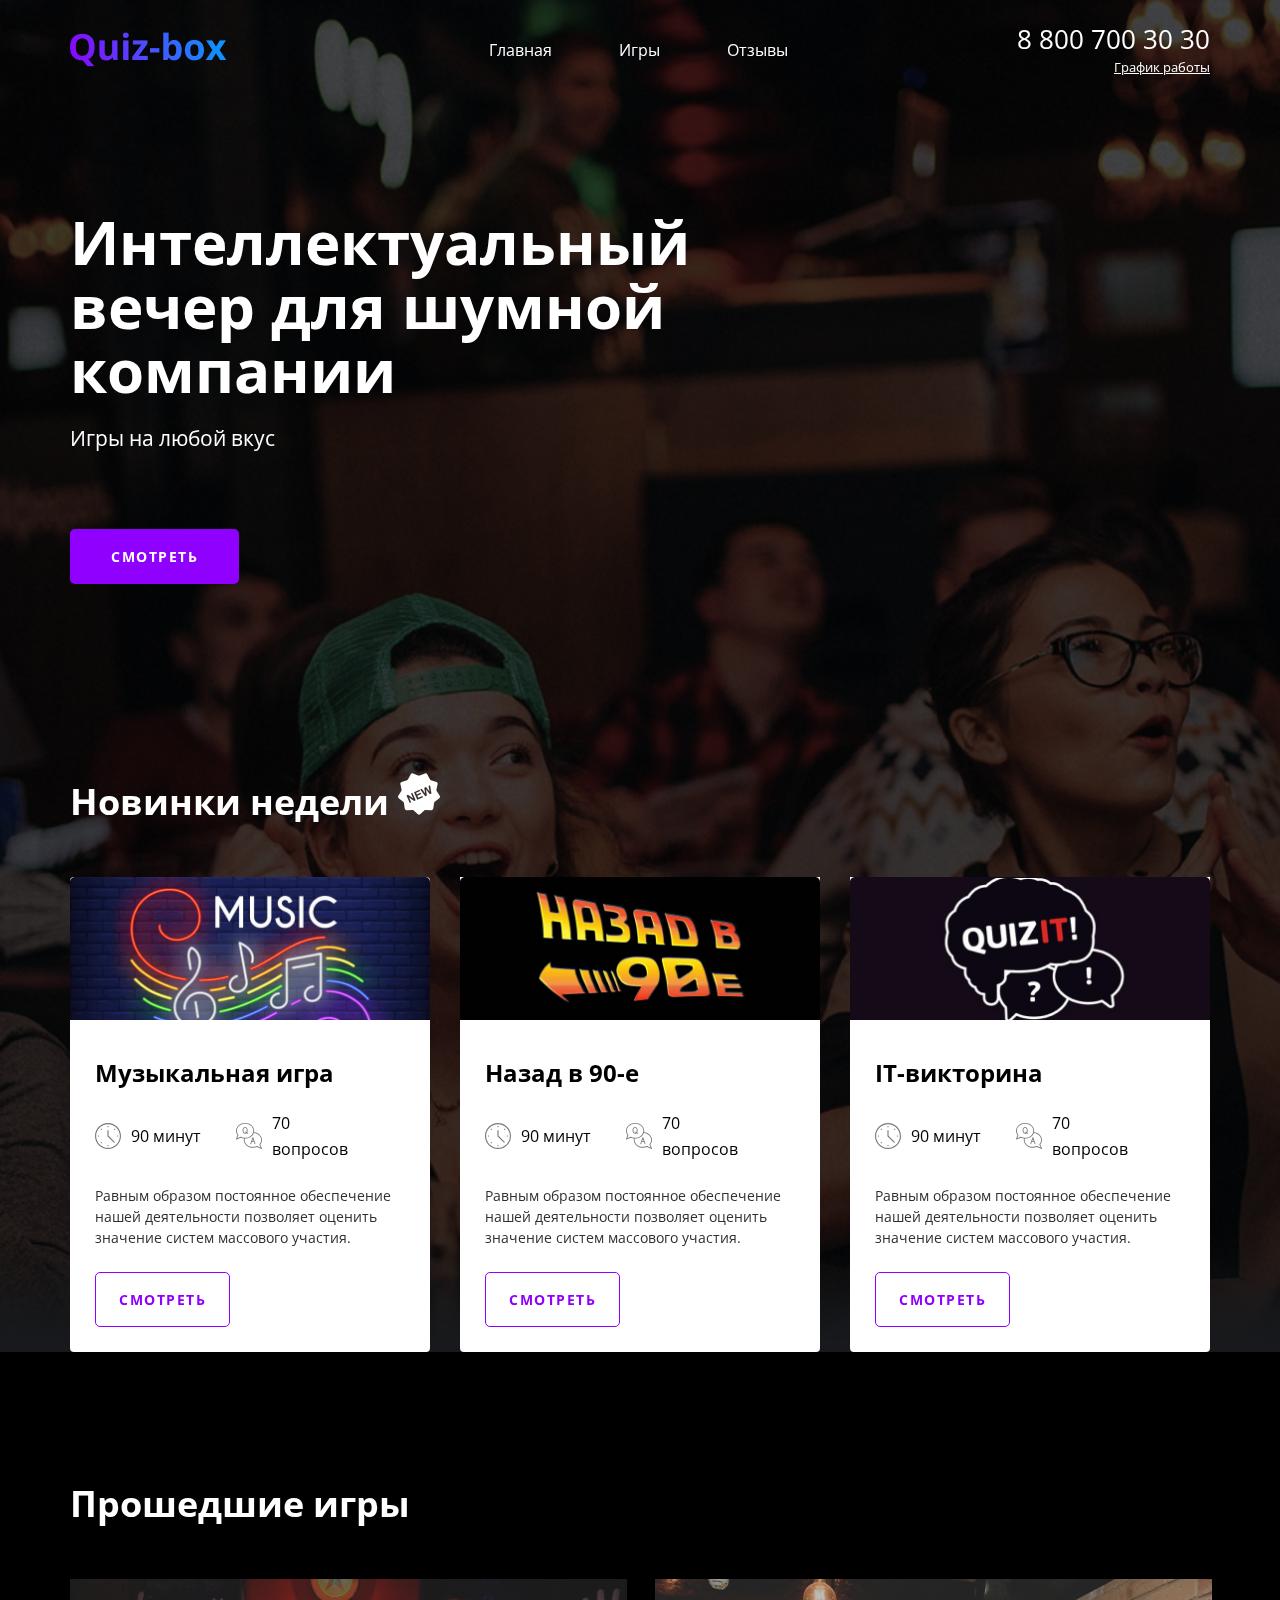
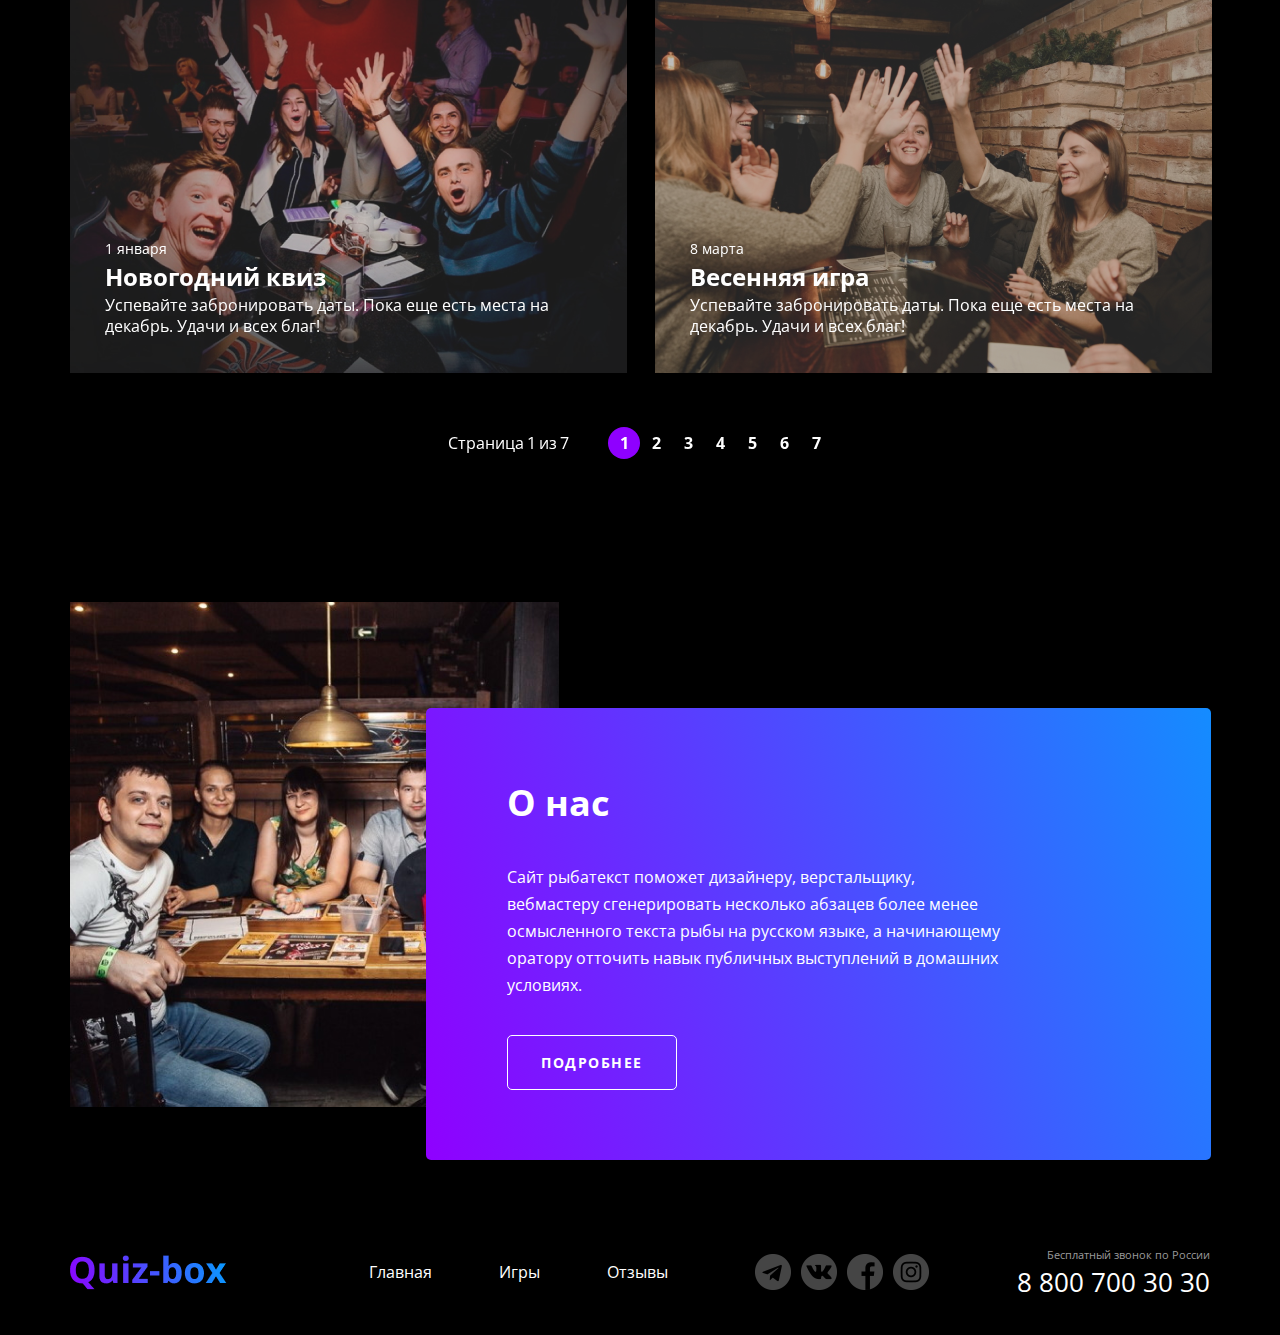
==== commit 2ffeb667: "after teacher remarks" ====
--- a/04-lesson/index.html
+++ b/04-lesson/index.html
@@ -18,17 +18,17 @@
   <title>Quiz</title>
 </head>
 <body>
-<div class="wrapper">
+<div class="wrapper main__wrapper">
   <!-- begin MAIN -->
   <main class="main">
     <div class="top-wrap">
       <!-- begin HEADER -->
-      <header class="header">
+      <header class="header main__header">
         <div class="container">
           <a href="#" class="logo">
             <img src="img/logo.png" alt="Quiz" class="logo__image">
           </a>
-          <nav class="menu">
+          <nav class="menu header__menu">
             <ul class="menu__list">
               <li class="menu__item">
                 <a href="#" class="menu__link">Главная</a>
@@ -208,7 +208,7 @@
 
     <!-- begin ABOUT -->
     <section class="about">
-      <div class="container">
+      <div class="container about__container">
         <div class="about__image">
           <img src="img/kviz_pliz__nizhnii_novgorod_1_qg_large 1.png" alt="" class="about__image-picture">
         </div>
@@ -231,7 +231,7 @@
       <a href="#" class="logo">
         <img src="img/logo.png" alt="Quiz" class="logo__image">
       </a>
-      <nav class="menu">
+      <nav class="menu footer__menu">
         <ul class="menu__list">
           <li class="menu__item">
             <a href="#" class="menu__link">Главная</a>
@@ -244,7 +244,7 @@
           </li>
         </ul>
       </nav>
-      <ul class="social">
+      <ul class="social footer__social">
         <li class="social__item">
           <a href="#" class="social__link">
             <img src="img/telegram.png" alt="" class="social__image">
--- a/04-lesson/style/main/main.css
+++ b/04-lesson/style/main/main.css
@@ -21,8 +21,12 @@
     background-color: #000;
 }
 
+.main__wrapper{
+    background: url(img/bg-1.png) top center no-repeat, url(img/bg-2.png) bottom center no-repeat, #000;
+}
 .main {
     flex-grow: 1;
+    backdrop-filter: grayscale(100%);
 }
 
 .button {
--- a/04-lesson/style/sections/header.css
+++ b/04-lesson/style/sections/header.css
@@ -2,6 +2,11 @@
     display: flex;
     align-items: center;
     justify-content: space-between;
+    padding-top: 22px;
+}
+
+.main__header{
+    margin-bottom: 133px;
 }
 
 .logo {
@@ -12,15 +17,21 @@
     max-width: 100%;
 }
 
+.header__menu{
+    margin-left: 33px;
+}
 .menu__list {
     margin: 0;
     padding: 0;
     list-style: none;
+    display: flex;
 }
 
 .menu__item {
-    display: inline-flex;
-    padding: 35px;
+    margin-right: 67px;
+}
+.menu__item:last-child{
+    margin-right: 0;
 }
 
 .menu__link {
--- a/04-lesson/style/sections/top.css
+++ b/04-lesson/style/sections/top.css
@@ -5,8 +5,8 @@
     background-size: cover;
 }
 
-.top {
-    padding: 117px 0 190px 0;
+.top{
+    margin-bottom: 189px;
 }
 
 .top__title {
@@ -16,6 +16,7 @@
     max-width: 637px;
     margin-bottom: 21px;
     color: #fff;
+    margin-top:0;
 }
 
 .top__subtitle {
--- a/04-lesson/style/sections/old.css
+++ b/04-lesson/style/sections/old.css
@@ -1,5 +1,5 @@
 .old {
-    padding-bottom: 124px;
+margin-bottom: 124px;
 }
 
 .old-list {
@@ -8,12 +8,12 @@
     margin: 0;
     padding: 0;
     list-style: none;
+    margin-bottom: 50px;
 }
 
 .old-item {
     position: relative;
     width: calc(50% - 15px);
-    margin-bottom: 50px;
 }
 
 .old-item__content {
--- a/04-lesson/style/sections/about.css
+++ b/04-lesson/style/sections/about.css
@@ -1,7 +1,7 @@
-.about .container {
+.about__container {
     display: flex;
     align-items: center;
-    padding-top: 118px;
+    padding-top: 19px;
     padding-bottom: 118px;
 }
 
--- a/04-lesson/style/sections/footer.css
+++ b/04-lesson/style/sections/footer.css
@@ -4,6 +4,14 @@
     justify-content: space-between;
     padding-top: 20px;
     padding-bottom: 35px;
+}
+
+.footer__menu{
+    margin-left: 54px;
+}
+
+.footer__social{
+    margin-left: 48px;
 }
 
 .social {
@@ -27,6 +35,10 @@
     margin-right: 0;
 }
 
+.info{
+    text-align: right;
+}
+
 .info__text {
     font-size: 11px;
     font-weight: normal;
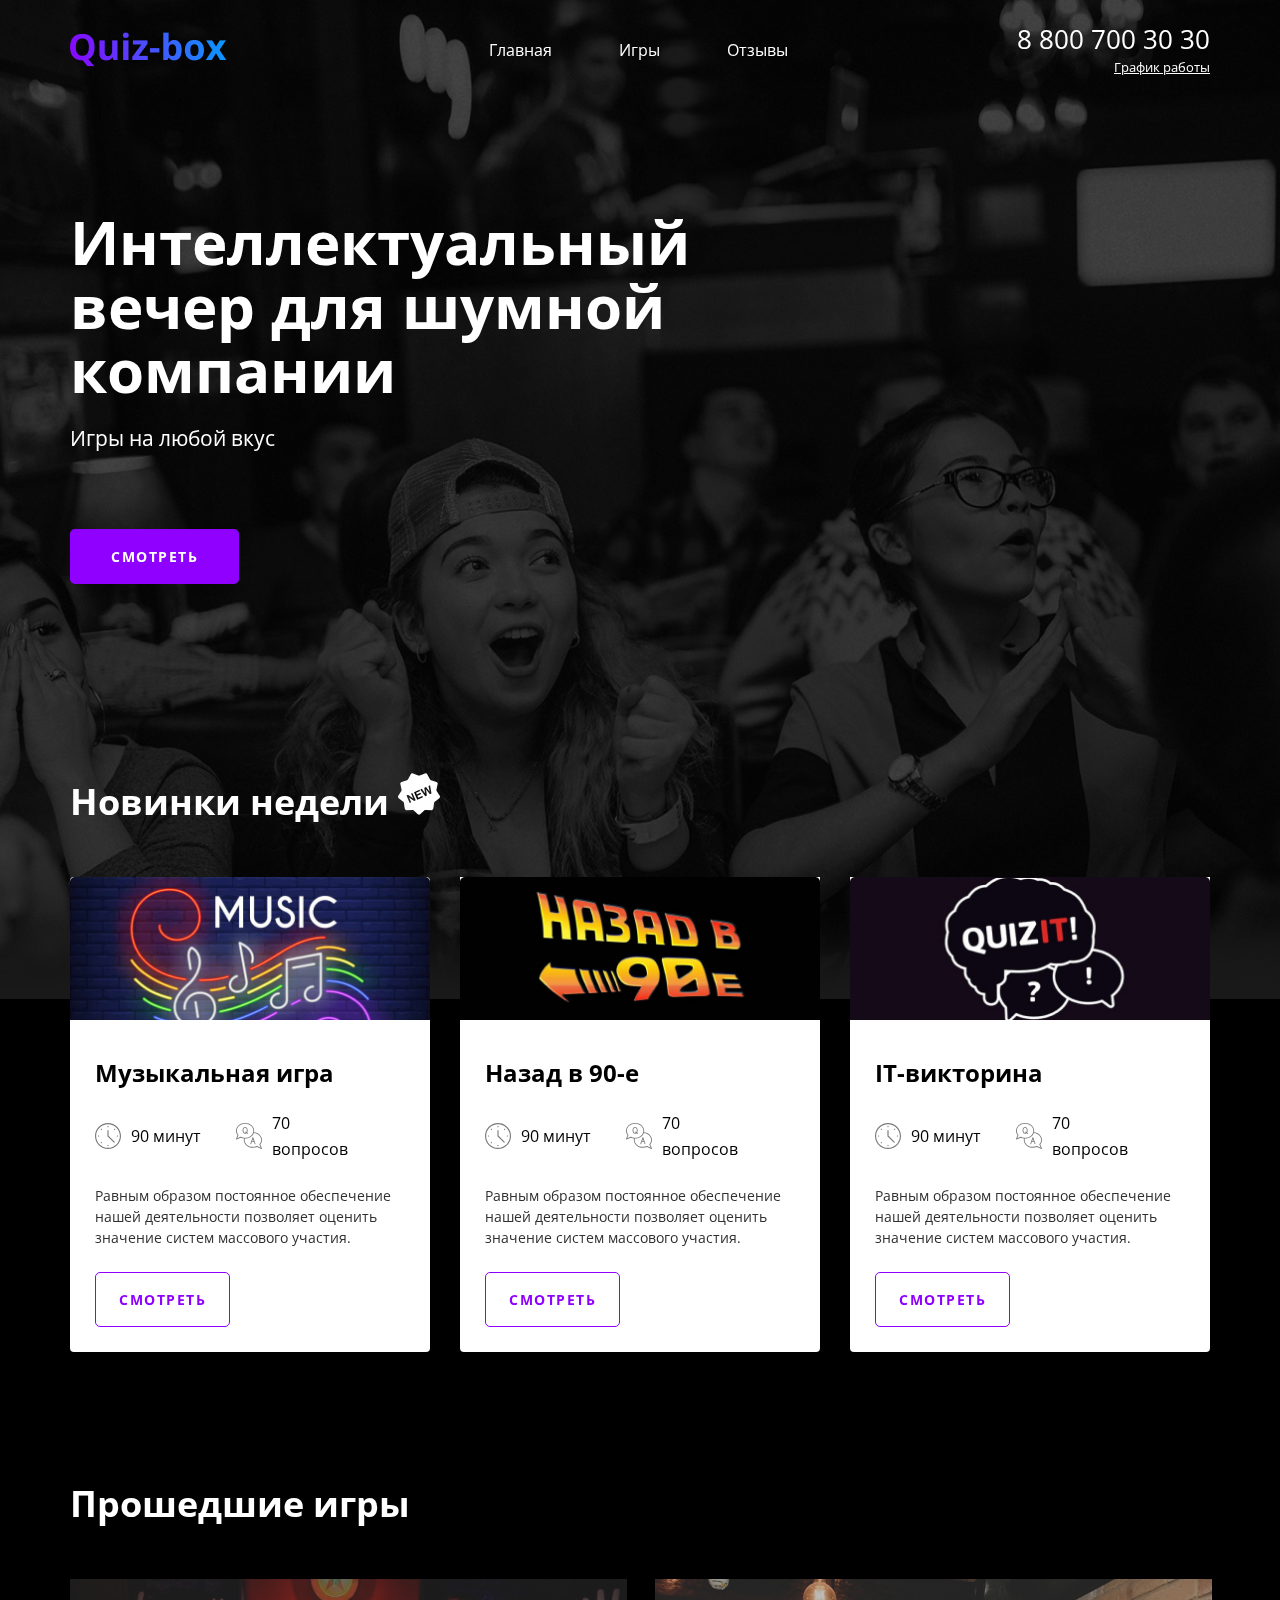
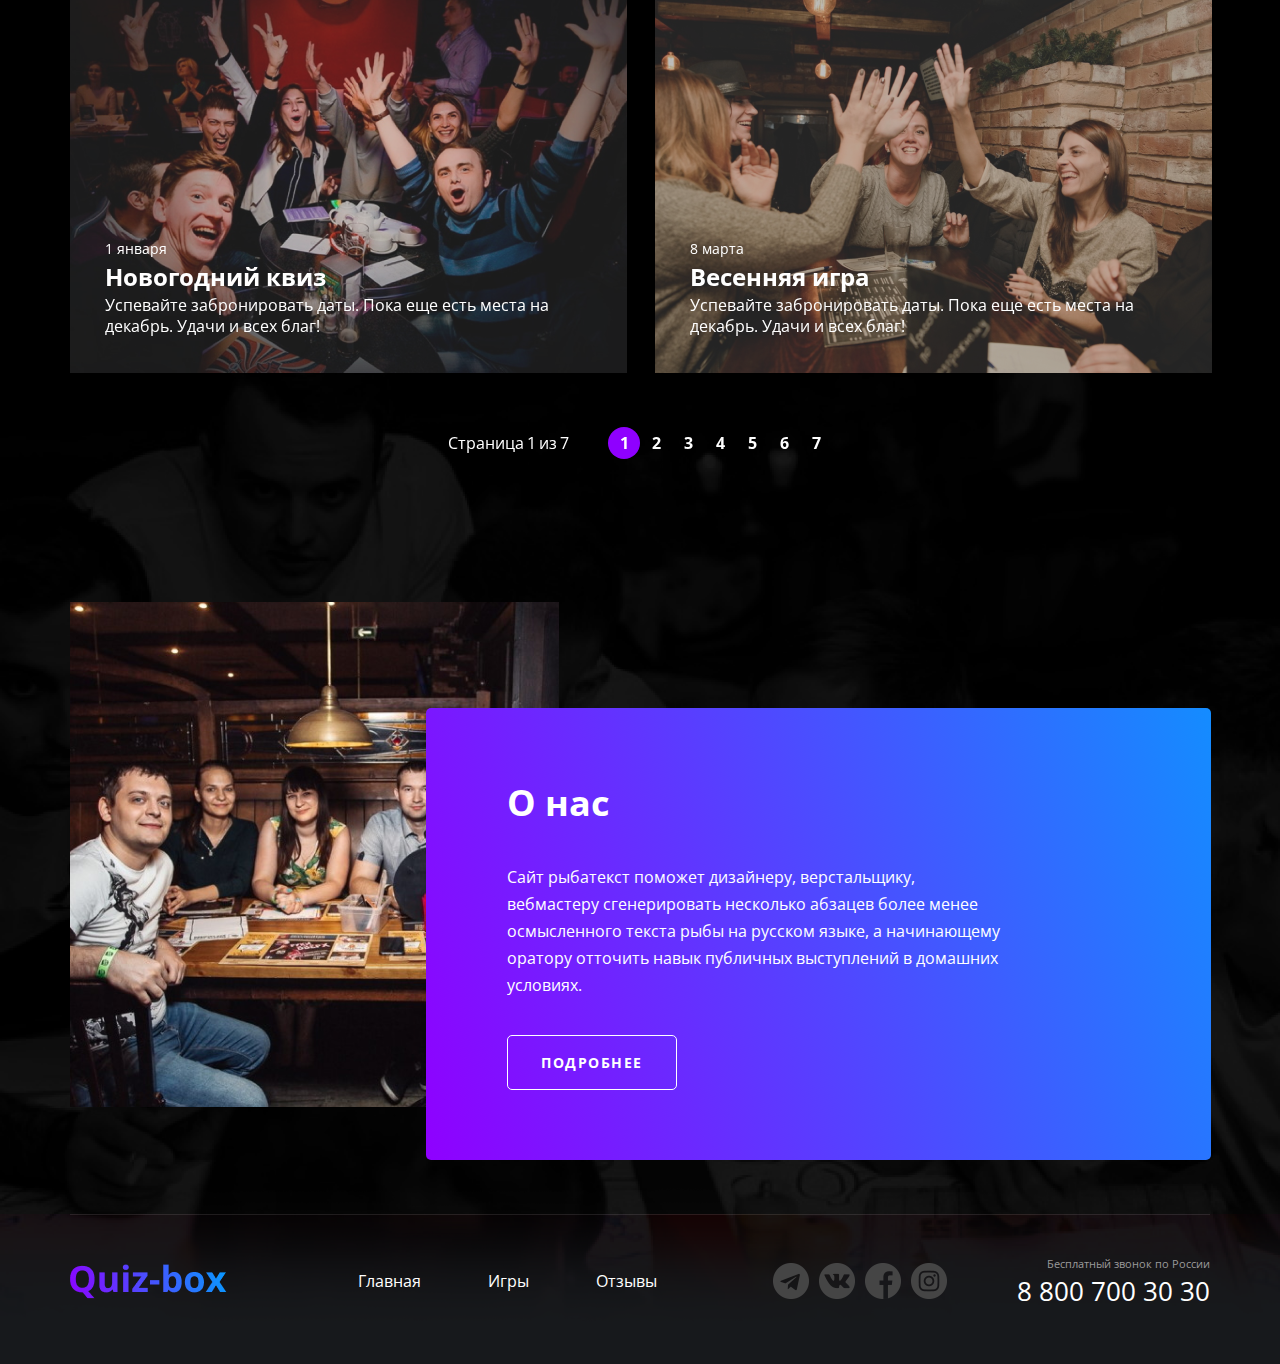
==== commit 884f8711: "after final prompts" ====
--- a/04-lesson/index.html
+++ b/04-lesson/index.html
@@ -266,7 +266,7 @@
           </a>
         </li>
       </ul>
-      <div class="info">
+      <div class="info footer__info">
         <span class="info__text">Бесплатный звонок по России</span>
         <a href="#" class="info__phone">8 800 700 30 30</a>
       </div>
--- a/04-lesson/style/main/main.css
+++ b/04-lesson/style/main/main.css
@@ -22,7 +22,7 @@
 }
 
 .main__wrapper{
-    background: url(img/bg-1.png) top center no-repeat, url(img/bg-2.png) bottom center no-repeat, #000;
+    background: url(../../img/bg-1.png) top center no-repeat, url(../../img/bg-2.png) bottom center no-repeat, #000;
 }
 .main {
     flex-grow: 1;
@@ -53,5 +53,6 @@
     margin-left: auto;
     padding-right: 30px;
     padding-left: 30px;
+    width: 100%;
 }
 
--- a/04-lesson/style/sections/top.css
+++ b/04-lesson/style/sections/top.css
@@ -1,9 +1,3 @@
-.top-wrap {
-    background-image: url('../../img/bg-1.png');
-    background-repeat: no-repeat;
-    background-position: center;
-    background-size: cover;
-}
 
 .top{
     margin-bottom: 189px;
--- a/04-lesson/style/sections/about.css
+++ b/04-lesson/style/sections/about.css
@@ -2,7 +2,7 @@
     display: flex;
     align-items: center;
     padding-top: 19px;
-    padding-bottom: 118px;
+    padding-bottom: 107px;
 }
 
 .about__image {
--- a/04-lesson/style/sections/footer.css
+++ b/04-lesson/style/sections/footer.css
@@ -2,23 +2,39 @@
     display: flex;
     align-items: center;
     justify-content: space-between;
-    padding-top: 20px;
-    padding-bottom: 35px;
+    padding-top: 40px;
+    padding-bottom: 55px;
+    position: relative;
 }
 
-.footer__menu{
-    margin-left: 54px;
+.footer .container::before {
+    content: "";
+    height: 1px;
+    width: calc(100% - 60px);
+    background-color: rgba(255,255,255,0.1);
+    position: absolute;
+    top: 0;
+    left: 0;
+    right: 0;
+    margin-left: auto;
+    margin-right: auto;
 }
 
-.footer__social{
-    margin-left: 48px;
+
+.footer__menu{
+    margin-left: auto;
 }
+
 
 .social {
     display: flex;
     margin: 0;
     padding: 0;
     list-style: none;
+}
+
+.footer__social{
+    margin-left: 116px;
 }
 
 .social__item {
@@ -33,6 +49,10 @@
 
 .social__item:last-child {
     margin-right: 0;
+}
+
+.footer__info{
+    margin-left: 70px;
 }
 
 .info{
